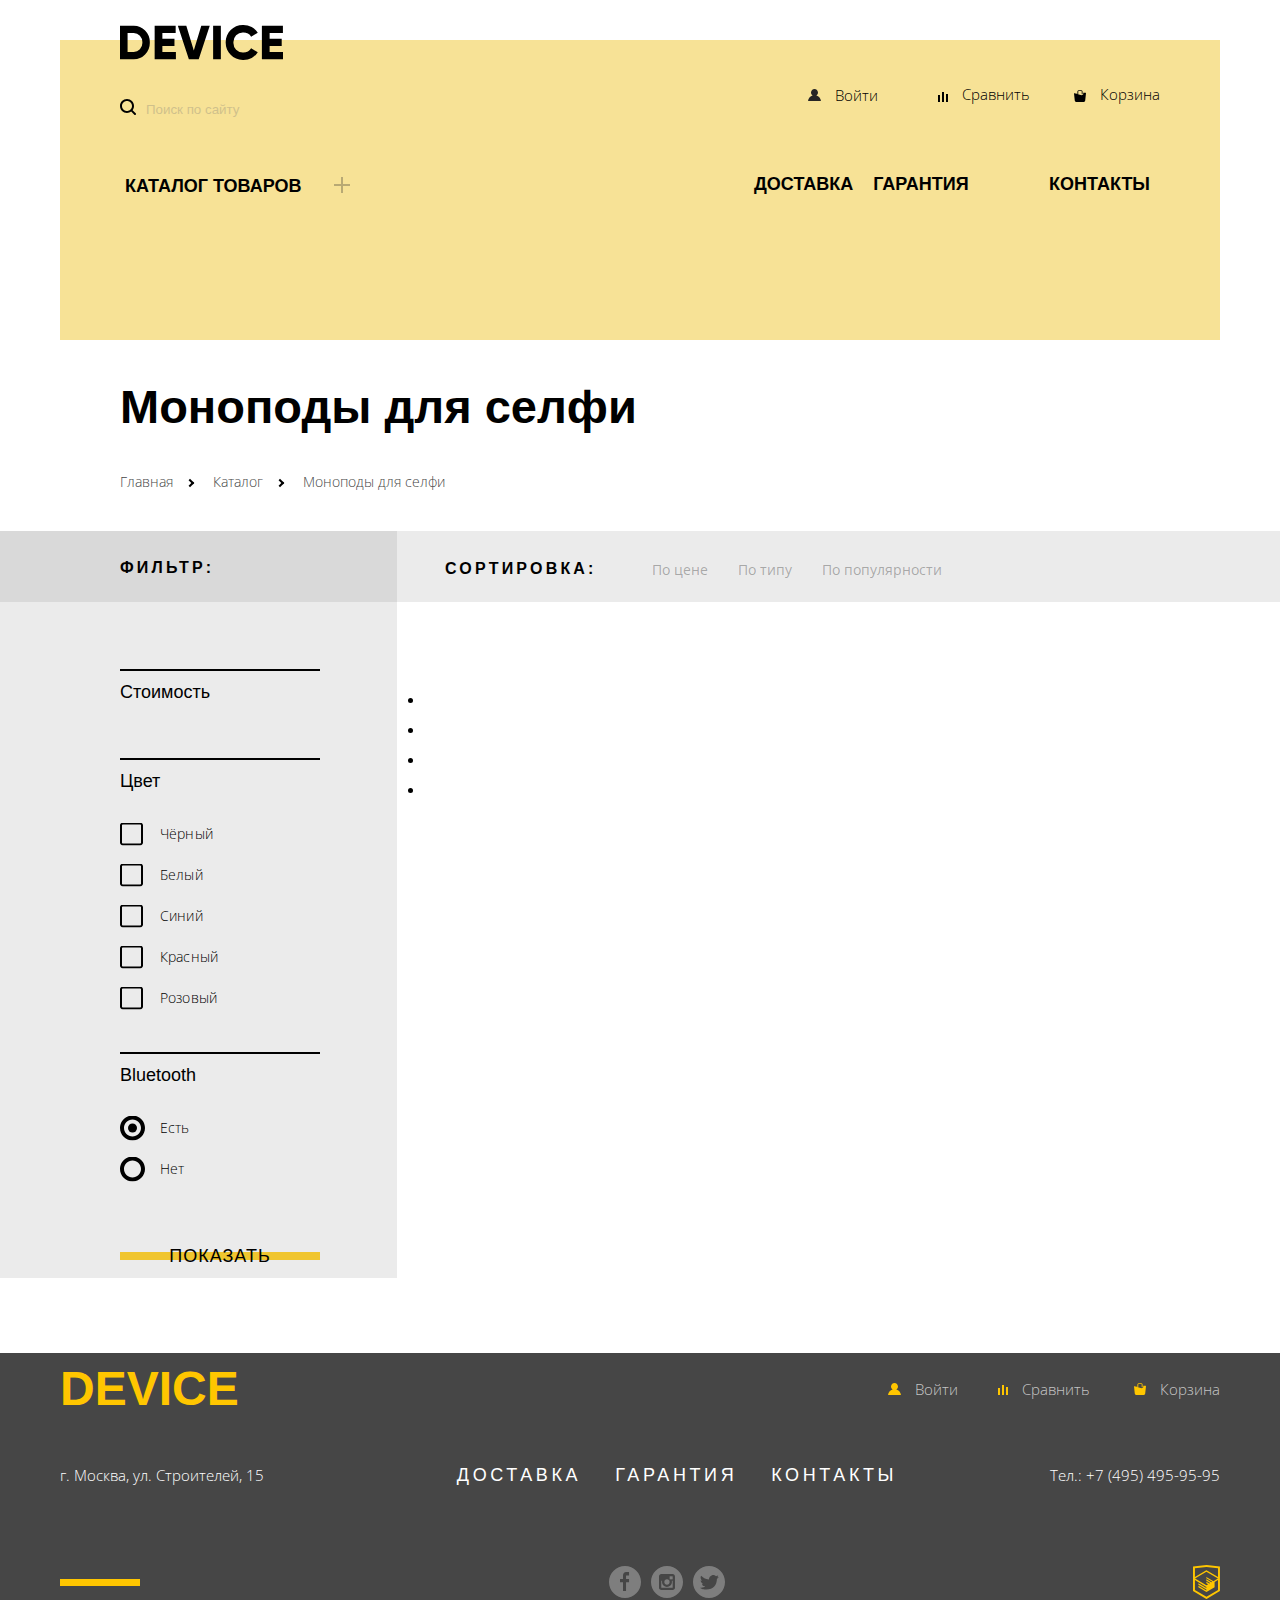
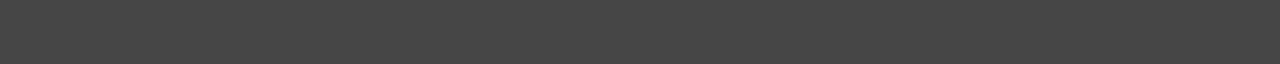
==== catalog.html @ 088c50f6 "верстает первую страницу" ====
<!DOCTYPE html>
<html lang="ru">
<head>
  <meta charset="UTF-8">
  <title>Device</title>
  <link href="https://fonts.googleapis.com/css?family=Open+Sans:300,400&amp;subset=cyrillic" rel="stylesheet">
  <link rel="stylesheet" href="css/style.css">
</head>
<body>
  <header>
    <div class="layout-positioner header-wrapper">
      <div class="top-row">
        <div class="top-row-left">
          <a class="logo" href="index.html" aria-label="Logotype Device">
            <img src="img/logo.svg" alt="Device">
          </a>
          <div class="search">
            <form action="device.html" method="post">
                <span>
                  <svg version="1.1" id="Layer_1" xmlns="http://www.w3.org/2000/svg" xmlns:xlink="http://www.w3.org/1999/xlink" x="0px" y="0px"
                    width="16px" height="16px" viewBox="0 0 16 16" enable-background="new 0 0 16 16" xml:space="preserve">
                  <path d="M15.7,14.3l-3.104-3.104C13.473,10.023,14,8.576,14,7c0-3.866-3.134-7-7-7S0,3.134,0,7s3.134,7,7,7
                    c1.576,0,3.023-0.527,4.193-1.404L14.3,15.7c0.185,0.184,0.38,0.3,0.7,0.3c0.553,0,1-0.447,1-1C16,14.781,15.945,14.546,15.7,14.3z
                    M2,7c0-2.762,2.238-5,5-5s5,2.238,5,5s-2.238,5-5,5S2,9.762,2,7z"/>
                  </svg>
                </span>
                <input type="search" name="search" placeholder="Поиск по сайту">
                <button class="search-btn" type="button" aria-label="Поиск">Найти</button>
            </form>
          </div>
        </div>
        <div class="top-row-right">
          <div class="user-profile">
            <span class="user-icon icon">
              <svg version="1.1" id="Layer_1" xmlns="http://www.w3.org/2000/svg" xmlns:xlink="http://www.w3.org/1999/xlink" x="0px" y="0px"
                width="13px" height="12px" viewBox="0 0 13 12" enable-background="new 0 0 13 12" xml:space="preserve">
                <path fill="#272525" d="M0.032,12h12.937c-0.163-2.643-2.074-4.837-4.671-5.543C9.306,5.846,9.985,4.75,9.985,3.485
                C9.985,1.561,8.425,0,6.5,0S3.015,1.561,3.015,3.485c0,1.264,0.68,2.361,1.688,2.972C2.106,7.163,0.194,9.357,0.032,12z"/>
              </svg>
            </span>
            <a class="user-account-btn visually-hidden" href="#">
              Валентин Петухов
            </a>
            <a class="login-btn" href="#">Войти</a>
          </div>
          <div class="compaire">
            <a class="compaire-btn" href="#">
              <span class="icon">
              <svg version="1.1" id="Layer_1" xmlns="http://www.w3.org/2000/svg" xmlns:xlink="http://www.w3.org/1999/xlink" x="0px" y="0px"
                width="10px" height="10px" viewBox="0 0 10 10" enable-background="new 0 0 10 10" xml:space="preserve">
                <rect x="8" y="2" width="1.984" height="8"/>
                <rect y="3" width="1.984" height="7"/>
                <rect x="4" width="2" height="10"/>
              </svg>
            </span>  
              Сравнить
            </a>
            <a class="cart-btn" href="#">
              <span class="icon">
                <svg version="1.1" id="Layer_1" xmlns="http://www.w3.org/2000/svg" xmlns:xlink="http://www.w3.org/1999/xlink" x="0px" y="0px"
                width="12px" height="12px" viewBox="0 0 12 12" enable-background="new 0 0 12 12" xml:space="preserve">
                  <g>
                  <path d="M11.864,3.017c-0.082-0.098-0.203-0.154-0.327-0.154H9.225V4.09c0,0.563-0.484,1.022-1.08,1.022
                        c-0.125,0-0.243,0.056-0.327,0.154C0.028,3.115-0.012,3.245,0.003,3.375l0.776,7.134c0.015,0.806,0.642,1.455,1.411,1.455h7.595
                        c0.77,0,1.396-0.649,1.411-1.455l0.776-7.134C11.987,3.245,11.946,3.115,11.864,3.017z"/>
                  <path d="M3.829,4.499c0.239,0,0.433-0.184,0.433-0.409V1.84c0-0.632,0.672-1.022,1.295-1.022h1.079
                        c0.655,0,1.078,0.401,1.078,1.022v2.25c0,0.225,0.194,0.409,0.431,0.409c0.239,0,0.433-0.184,0.433-0.409V1.84
                        C8.577,0.773,7.761,0,6.636,0H5.557C4.367,0,3.398,0.826,3.398,1.84v2.25C3.398,4.315,3.592,4.499,3.829,4.499z"/>
                  </g>
                </svg>
              </span>  
              Корзина
            </a>
          </div>
        </div>
      </div>
      <div class="header-menu-wrapper">
        <nav class="catalog-menu">
          <a class="catalog-menu-btn">Каталог товаров</a>
          <ul class="catalog-menu-list menu-hide">
            <li>
              <ul>
                <li>
                  <a href="#">Виртуальная реальнось</a>
                </li>
                <li>
                  <a href="#">Моноподы для селфи</a>
                </li>
                <li>
                  <a href="#">Экшн-камеры</a>
                </li>
              </ul>
            </li>
            <li>
              <ul>
                <li>
                  <a href="#">Фитнес-браслеты</a>
                </li>
                <li>
                  <a href="#">Умные часы</a>
                </li>
              </ul>
            </li>
            <li>
              <a href="#">Квадрокоптеры</a>
            </li>
          </ul>
        </nav>
        <nav class="services-menu">
          <ul>
            <li>
              <a href="#">Доставка</a>
            </li>
            <li>
              <a href="#">Гарантия</a>
            </li>
            <li>
              <a href="#">Контакты</a>
            </li>
          </ul>
        </nav>
      </div>
    </div>
  </header>

  <main class="catalog-item-page">
    <div class="layout-positioner">
      <h1 class="page-heading">Моноподы для селфи</h1>
      <ul class="breadcrumbs">
        <li><a href="index.html">Главная</a></li>
        <li><a href="catalog.html">Каталог</a></li>
        <li><a>Моноподы для селфи</a></li>
      </ul>
    </div>
    <div class="filter-bg">
      <div class="layout-positioner catalog-wrapper">
        <section class="filter">
          <h2 class="visually-hidden">Фильтр товаров</h2>
            <h3>Фильтр:</h3>
            <form action="./" method="POST" class="filter-form">
              <fieldset>
                <legend class="fieldset-title">Стоимость</legend>
              </fieldset>
              <fieldset class="fieldset-colors">
                <legend class="fieldset-title">Цвет</legend>
                <p>
                  <input class="visually-hidden" id="black" type="checkbox" name="black">
                  <label for="black">Чёрный</label>
                </p>
                <p>
                  <input class="visually-hidden" id="white" type="checkbox" name="white">
                  <label for="white">Белый</label>
                </p>
                <p>
                  <input class="visually-hidden" id="blue" type="checkbox" name="blue">
                  <label for="blue">Синий</label>
                </p>
                <p>
                  <input class="visually-hidden" id="red" type="checkbox" name="red">
                  <label for="red">Красный</label>
                </p>
                <p>
                  <input class="visually-hidden" id="pink" type="checkbox" name="pink">
                  <label for="pink">Розовый</label>
                </p>
              </fieldset>
              <fieldset class="fieldset-bth">
                <legend class="fieldset-title">Bluetooth</legend>
                <p>
                  <input class="visually-hidden" type="radio" id="bluetooth-checker-1" name="radio-btn" checked>
                  <label for="bluetooth-checker-1">Есть</label>
                </p>
                <p>
                  <input class="visually-hidden" type="radio" id="bluetooth-checker-2" name="radio-btn">
                  <label for="bluetooth-checker-2">Нет</label>
                </p>
              </fieldset>
              <button class="show-more" type="submit">Показать</button>
            </form>
        </section>
        <section class="catalog-section">
          <h2 class="visually-hidden">Список товаров</h2>
            <div class="catalog-sorting-container">
              <h3 class="sorting-title">Сортировка:</h3>
              <ul class="sorting-list">
                <li>
                  <a href="#">По цене</a>
                </li>
                <li>
                  <a href="#">По типу</a>
                </li>
                <li>
                  <a href="#">По популярности</a>
                </li>
                <li>
                  <a href="#" aria-label="По возрастанию"></a>
                </li>
                <li>
                  <a href="#" aria-label="По уменьшению"></a>
                </li>
              </ul>
            </div>
            <div class="catalog-item-container">
              <ul class="catalog-item-list">
                <li>
                  <a href="#"></a>
                </li>
                <li>
                  <a href="#"></a>
                </li>
                <li>
                  <a href="#"></a>
                </li>
                <li>
                  <a href="#"></a></li>
              </ul>
            </div>
        </section>
      </div>
    </div>
  </main>

  <footer>
    <div class="layout-positioner">
      <div class="footer-top-row">
        <div class="footer-top-row-left">
          <a href="index.html" class="footer-logo">Device</a>
        </div>
        <div class="footer-top-row-rigth">
            <div class="footer-user-profile">
              <a class="footer-user-account-btn" href="#">
                <span class="user-icon icon">
                  <svg version="1.1" id="Layer_1" xmlns="http://www.w3.org/2000/svg" xmlns:xlink="http://www.w3.org/1999/xlink" x="0px" y="0px"
                    width="13px" height="12px" viewBox="0 0 13 12" enable-background="new 0 0 13 12" xml:space="preserve">
                    <path fill="#272525" d="M0.032,12h12.937c-0.163-2.643-2.074-4.837-4.671-5.543C9.306,5.846,9.985,4.75,9.985,3.485
                    C9.985,1.561,8.425,0,6.5,0S3.015,1.561,3.015,3.485c0,1.264,0.68,2.361,1.688,2.972C2.106,7.163,0.194,9.357,0.032,12z"/>
                  </svg>
                </span>
                Валентин Петухов
              </a>
              <a class="footer-login-btn" href="#">
                <span class="user-icon icon">
                  <svg version="1.1" id="Layer_1" xmlns="http://www.w3.org/2000/svg" xmlns:xlink="http://www.w3.org/1999/xlink" x="0px" y="0px"
                    width="13px" height="12px" viewBox="0 0 13 12" enable-background="new 0 0 13 12" xml:space="preserve">
                    <path fill="#272525" d="M0.032,12h12.937c-0.163-2.643-2.074-4.837-4.671-5.543C9.306,5.846,9.985,4.75,9.985,3.485
                    C9.985,1.561,8.425,0,6.5,0S3.015,1.561,3.015,3.485c0,1.264,0.68,2.361,1.688,2.972C2.106,7.163,0.194,9.357,0.032,12z"/>
                  </svg>
                </span>
                Войти
              </a>
            </div>
            <div class="footer-compaire">
              <a class="footer-compaire-btn" href="#">
                <span class="compair-icon icon">
                  <svg version="1.1" id="Layer_1" xmlns="http://www.w3.org/2000/svg" xmlns:xlink="http://www.w3.org/1999/xlink" x="0px" y="0px"
                    width="10px" height="10px" viewBox="0 0 10 10" enable-background="new 0 0 10 10" xml:space="preserve">
                    <rect x="8" y="2" width="1.984" height="8"/>
                    <rect y="3" width="1.984" height="7"/>
                    <rect x="4" width="2" height="10"/>
                  </svg>
                </span>  
                Сравнить
              </a>
              <a class="footer-cart-btn" href="#">
                <span class="cart-icon icon">
                  <svg version="1.1" id="Layer_1" xmlns="http://www.w3.org/2000/svg" xmlns:xlink="http://www.w3.org/1999/xlink" x="0px" y="0px"
                    width="12px" height="12px" viewBox="0 0 12 12" enable-background="new 0 0 12 12" xml:space="preserve">
                  <g>
                  <path d="M11.864,3.017c-0.082-0.098-0.203-0.154-0.327-0.154H9.225V4.09c0,0.563-0.484,1.022-1.08,1.022
                  c-0.125,0-0.243,0.056-0.327,0.154C0.028,3.115-0.012,3.245,0.003,3.375l0.776,7.134c0.015,0.806,0.642,1.455,1.411,1.455h7.595
                  c0.77,0,1.396-0.649,1.411-1.455l0.776-7.134C11.987,3.245,11.946,3.115,11.864,3.017z"/>
                  <path d="M3.829,4.499c0.239,0,0.433-0.184,0.433-0.409V1.84c0-0.632,0.672-1.022,1.295-1.022h1.079
                  c0.655,0,1.078,0.401,1.078,1.022v2.25c0,0.225,0.194,0.409,0.431,0.409c0.239,0,0.433-0.184,0.433-0.409V1.84
                  C8.577,0.773,7.761,0,6.636,0H5.557C4.367,0,3.398,0.826,3.398,1.84v2.25C3.398,4.315,3.592,4.499,3.829,4.499z"/>
                  </g>
                  </svg>
                </span>  
                Корзина
              </a>
            </div>
          </div>
        </div>
      <div class="footer-center">
        <p>г. Москва, ул. Строителей, 15</p>
        <ul class="footer-nav">
          <li>
            <a href="#">Доставка</a>
          </li>
          <li>
            <a href="#">Гарантия</a>
          </li>
          <li>
            <a href="#">Контакты</a>
          </li>
        </ul>
        <p>Тел.: +7 (495) 495-95-95</p>
      </div>
      <div class="footer-bottom-row">
        <p class="line"></p>
        <ul class="social">
          <li>
            <a href="https://facebook.com" aria-label="мы в facebook">
            <svg version="1.1" id="Layer_1" xmlns="http://www.w3.org/2000/svg" xmlns:xlink="http://www.w3.org/1999/xlink" x="0px" y="0px"
              width="32px" height="32px" viewBox="0 0 32 32" enable-background="new 0 0 32 32" xml:space="preserve">
            <path fill="#FFFFFF" d="M16,0C7.164,0,0,7.163,0,16s7.164,16,16,16c8.837,0,16-7.164,16-16S24.837,0,16,0z M20.062,9.455h-3.021
              v3.444h3.021v3.445h-3.021v8.61h-3.021v-8.61H11v-3.445h3.021V9.455c0-1.902,1.353-3.445,3.021-3.445h3.021V9.455z"/>
            </svg> 
            </a>
          </li>
          <li>
            <a href="https://instagram.com" aria-label="наш альбом в инстаграм">
              <svg version="1.1" id="Layer_1" xmlns="http://www.w3.org/2000/svg" xmlns:xlink="http://www.w3.org/1999/xlink" x="0px" y="0px"
                width="32px" height="32px" viewBox="0 0 32 32" enable-background="new 0 0 32 32" xml:space="preserve">
              <g>
                <path fill="#FFFFFF" d="M20.916,16c0,2.728-2.211,4.938-4.938,4.938S11.039,18.728,11.039,16c0-0.394,0.051-0.773,0.138-1.14
                  h-0.897v6.838h11.396V14.86h-0.897C20.865,15.227,20.916,15.606,20.916,16z"/>
                <path fill="#FFFFFF" d="M15.978,18.659c1.466,0,2.659-1.193,2.659-2.659s-1.193-2.659-2.659-2.659
                  c-1.466,0-2.659,1.193-2.659,2.659S14.511,18.659,15.978,18.659z"/>
                <rect x="18.637" y="10.302" fill="#FFFFFF" width="3.039" height="3.039"/>
                <path fill="#FFFFFF" d="M16,0C7.164,0,0,7.164,0,16c0,8.837,7.164,16,16,16c8.837,0,16-7.163,16-16C32,7.164,24.837,0,16,0z
                  M23.955,21.698c0,1.254-1.025,2.279-2.279,2.279H10.279C9.026,23.978,8,22.952,8,21.698V10.302c0-1.253,1.026-2.279,2.279-2.279
                  h11.396c1.254,0,2.279,1.026,2.279,2.279V21.698z"/>
              </g>
              </svg>
            </a>
          </li>
          <li>
            <a href="https://twitter.com" aria-label="микроблоги в твиттер">
              <svg version="1.1" xmlns="http://www.w3.org/2000/svg" xmlns:xlink="http://www.w3.org/1999/xlink" x="0px" y="0px" width="32px"
                height="32px" viewBox="0 0 32 32" enable-background="new 0 0 32 32" xml:space="preserve">
              <g id="Layer_1">
              </g>
              <g id="Layer_2">
                <path fill="#FFFFFF" d="M16,0C7.164,0,0,7.164,0,16c0,8.837,7.164,16,16,16c8.837,0,16-7.163,16-16C32,7.164,24.837,0,16,0z
                  M23.944,12.809c-0.251,6.516-3.463,10.832-10.992,10.702c-0.14,0-0.205,0-0.233,0c-0.015,0-0.021,0-0.021,0
                  c-0.029,0-0.094,0-0.232,0c-0.447,0-4.543-0.443-5.344-1.823c2.479,0.19,4.247-0.406,5.12-1.136
                  c-1.048-0.289-2.923-0.461-3.251-2.848c0.384,0.104,0.618,0.221,1.299,0.113c-1.307-0.824-2.758-1.519-2.679-3.643
                  c0.311,0.317,1.164,0.518,1.46,0.457c-0.768-0.233-2.149-3.244-0.974-4.781c1.984,1.79,4.075,3.482,7.804,3.643
                  c0.227-2.214,1.24-3.699,3.168-4.325c1.84-0.479,3.255,0.26,3.901,1.138c0.737-0.224,1.453-0.466,2.193-0.685
                  c-0.004,0.833-0.569,1.463-0.935,1.709c0.747,0.165,1.423-0.475,1.423-0.475C25.467,11.818,24.557,12.58,23.944,12.809z"/>
              </g>
              </svg>
            </a>
          </li>
        </ul>
        <a class="logo-htmlacademy" href="https://htmlacademy.ru/intensive/htmlcss">
          <svg version="1.1" id="Layer_1" xmlns="http://www.w3.org/2000/svg" xmlns:xlink="http://www.w3.org/1999/xlink" x="0px" y="0px" width="26.943px" height="34.09px" 
            viewBox="0 0 26.943 34.09" enable-background="new 0 0 26.943 34.09" xml:space="preserve">
            <path d="M13.62,0.017L13.472,0L0,1.412v24.661l13.473,8.017l13.43-7.99l0.042-0.025V1.412L13.62,0.017z M25.019,12.127L13.495,5.334 L13.494,5.23l-0.087,0.05l-0.088-0.056v0.109L1.925,12.118V3.147l11.548-1.212l11.547,1.212V12.127z 
            M13.405,6.787L24.923,13.5 l-4.479,2.64l-7.093-4.221l-0.014,1.415l5.904,3.513l-0.86,0.507l-5.03-2.992l-0.014,1.415l3.827,2.275l-0.782,0.523l-3.031-1.787 l-0.014,1.413l1.853,1.091l-1.8,1.081L2.034,13.622L13.405,6.787z
            M1.925,15.127l11.411,6.791l0.016,1.044L5.41,18.234L5.395,19.65 l7.979,4.795l0.018,1.076l-7.973-4.74l-0.013,1.414l8.021,4.822l0.046,0.025l8.143-4.872l-0.011-5.177l3.415-2.036v10.021 L13.472,31.85L1.925,24.979V15.127z"/>
          </svg>
        </a>
      </div>
    </div>
  </footer>  

  <script src="js/main.js"></script>
</body>
</html>
---- css/style.css ----
@font-face {
  font-family: 'GilroyExtraBold';
  src: url('../fonts/gilroyextrabold.woff2') format('woff2'), /* Super Modern Browsers */
       url('../fonts/gilroyextrabold.woff') format('woff'); /* Pretty Modern Browsers */
}

@font-face {
  font-family: 'GilroyLight';
  src: url('../fonts/gilroylight.woff2') format('woff2'), /* Super Modern Browsers */
       url('../fonts/gilroylight.woff') format('woff'); /* Pretty Modern Browsers */
}

body {
    width: 100%;
    margin: 0;
    padding: 0;
    font-family: 'Open Sans', Arial, sans-serif;
    font-size: 15px;
    line-height: 30px;
    font-weight: 300;
    color: #000000;
    box-sizing: border-box;
}

.visually-hidden,
.visually-hidden:not(:focus):not(:active),
input[type="checkbox"].visually-hidden,
input[type="radio"].visually-hidden {
  position: absolute;
  width: 1px;
  height: 1px;
  margin: -1px;
  padding: 0;
  border: 0;
  white-space: nowrap;
  clip-path: inset(100%);
  clip: rect(0, 0, 0, 0);
  overflow: hidden;
}

a {
    text-decoration: none;
}

img {
    max-width: 100%;
}

header {
    width: 100%;
    margin: 0;
    padding: 0;
    padding-top: 40px;
    box-sizing: border-box;
}

.layout-positioner {
    width: 1160px;
    margin: 0 auto;
}

.header-wrapper {
    display: flex;
    flex-wrap: wrap;
    flex-direction: column;
    height: 300px;
    padding: 30px 60px;
    background-color: #f7e296;
    box-sizing: border-box;
}

.header-wrapper .top-row {
    display: flex;
    flex-wrap: wrap;
    flex-direction: row;
    justify-content: space-between;
    align-items: center; 
    margin: 0;
    margin-bottom: 50px;
    padding: 0;
}

.header-wrapper .top-row-left {
    width: 500px;
    margin-right: 40px;
}

.top-row-left .logo {
    display: block;
    margin: 0;
    margin-top: -45px;
    margin-bottom: 30px;
    padding: 0;
    box-sizing: border-box;
}
.search form {
    display: flex;
    flex-flow: nowrap row;
    justify-content: flex-start;
    align-items: center;
    width: 320px;
    height: 20px;
    box-sizing: border-box;
}

.search span {
    display: block;
    margin-right: -20px;
}

.search input[type="search"] {
    position: relative;
    width: 100%;
    margin: 0;
    padding: 16px;
    padding-left: 30px;
    border: none;
    background: none;
    box-sizing: border-box;
    opacity: 0.3;
}

.search input[type="search"]:hover {
    opacity: 0.6;
}

.search input[type="search"]:focus {
    opacity: 1;
    border-bottom: 2px solid #000000;
}

.search-btn {
    padding: 15px 20px;
    border: 2px solid #000000;
    background-color: transparent;
    display: none;
}

.search input[type="search"]:focus + .search-btn {
   display: block; 
}

.search-btn:hover {
    color: #ffffff;
    background-color: #000000;
}

.search-btn:active {
    color: rgba(255, 255, 255, 0.3);
    background-color: #000000;
}

.top-row-right {
    display: flex;
    flex-wrap: wrap;
    flex-direction: row;
    justify-content: flex-end;
    width: 500px;
}

.top-row-right a {
    display: inline-block;
    font-family: 'Open Sans', Arial, sans-serif;
    font-size: 15px;
    line-height: 30px; 
    font-weight: 300;
    color: #000000;
    text-align: left;
    vertical-align: middle;
}

.user-profile:hover,
.top-row-right a:hover {
    opacity: 0.6;
}

.user-profile:active,
.top-row-right a:active {
    opacity: 0.3;
}

.top-row-right .user-account-btn {
    display: none;
    margin-left: 10px;
}

.top-row-right .login-btn {
    margin-left: 10px;
}

.top-row-right .icon {
    display: inline-block;
    margin-right: 10px;
    vertical-align: middle;
}

.top-row-right .user-icon {
    margin: 0;
}

.top-row-right .compaire {
    margin-left: 60px;
}

.top-row-right .cart-btn {
    margin-left: 40px;
}

.header-menu-wrapper {
    position: relative;
    width: 100%;
    display: flex;
    flex-wrap: wrap;
    flex-direction: row;
    justify-content: space-between;
    align-items: flex-start;
    margin: 0;
    margin-bottom: 20px;
    padding: 0;
    box-sizing: border-box;
}

.catalog-menu-btn {
    position: relative;
    display: block;
    width: 230px;
    margin: 0;
    padding: 5px;
    padding-right: 30px;
    font-family: 'GilroyExtrabold', Arial, sans-serif;
    font-size: 18px;
    line-height: 24px;
    font-weight: 900;
    text-transform: uppercase;
    text-align: left;
    color: #000000;
    cursor: pointer;
    box-sizing: border-box;
}

.catalog-menu-btn::after,
.catalog-menu-btn::before {
    position: absolute;
    top: 15px;
    right: 0;
    content: "";
    width: 16px;
    height: 2px;
    background-color: #b8a974;
}
    
.catalog-menu-btn::after {
    transform: rotate(90deg);
}

.catalog-menu-btn:hover {
    color: rgba(0, 0, 0, 0.6);
}

.catalog-menu-btn:active {
    color: rgba(0, 0, 0, 0.3);
}

.catalog-menu {
    width: 50%;
    max-height: 130px;
    margin: 0;
    padding: 0;
    padding-bottom: 40px;
    box-sizing: border-box;
    overflow: hidden;
    z-index: 1;
}

.catalog-menu-list {
    position: absolute;
    top: 40px;
    left: 0;
    display: flex;
    flex-wrap: wrap;
    flex-direction: row;
    justify-content: flex-start;
    align-items: flex-start;
    flex-shrink: 0;
    width: 100%;
    height: 131px;
    margin: 0;
    padding: 0;
    list-style: none;
    background-color: #f7e296;
    overflow: hidden;
    box-sizing: border-box;
    transition: ease-in-out 0.3s;
}

.catalog-menu .menu-hide {
    display: none;
    transition: ease-in-out 0.3s;
}

.catalog-menu:hover .catalog-menu-btn::after,
.catalog-menu:focus .catalog-menu-btn::after {
    display: none;
}

.catalog-menu:hover .menu-hide,
.catalog-menu:focus .menu-hide {
    display: flex;
}

.catalog-menu-list li {
    margin: 0;
    padding: 0;
}

.catalog-menu-list > li {
    margin: 0;
    margin-right: 80px;
    padding: 0;
}

.catalog-menu-list li:last-child {
    margin-right: 0;
}

.catalog-menu-list ul {
    margin: 0;
    padding: 0;
    list-style: none;
}

.catalog-menu-list a {
    font-family: 'Open Sans', Arial, sans-serif;
    font-size: 15px;
    line-height: 36px;
    font-weight: 300;
    text-align: left;
    color: #000000;
}

.catalog-menu-list a:hover {
    color: rgba(0, 0, 0, 0.6);
}

.catalog-menu-list a:active {
    color: rgba(0, 0, 0, 0.3);
}

.services-menu {
    width: 40%;
}

.services-menu ul {
    width: 100%;
    display: flex;
    flex-wrap: wrap;
    flex-direction: row;
    justify-content: space-between;
    align-items: center;
    margin: 0;
    padding: 0;
    list-style: none;
    box-sizing: border-box;
}

.services-menu li {
    align-self: flex-start;
    margin: 0;
    padding: 0;
}

.services-menu li:last-child {
    flex-grow: 1;
    text-align: right;
}

.services-menu a {
    padding: 10px;
    font-family: 'GilroyExtrabold', Arial, sans-serif;
    font-size: 18px;
    line-height: 24px;
    font-weight: 900;
    text-transform: uppercase;
    text-align: left;
    color: #000000;
}

.services-menu a:hover {
    color: rgba(0, 0, 0, 0.6);
}

.services-menu a:active {
    color: rgba(0, 0, 0, 0.3);
}
/* footer */

footer {
    width: 100%;
    margin: 0;
    margin-top: 75px;
    padding: 0;
    background-color: #464646;
    box-sizing: border-box;
}

.footer-top-row {
    display: flex;
    flex-flow: wrap row;
    justify-content: space-between;
    align-items: center;
    margin-bottom: 20px;
}

.footer-logo  {
    font-family: 'GilroyExtrabold', Arial, sans-serif;
    font-size: 48px;
    line-height: 1.5;
    font-weight: 900;
    text-transform: uppercase;
    color: #ffc600;
}

.footer-top-row-rigth {
    display: flex;
    flex-flow: wrap row;
    justify-content: flex-end;
    align-items: center;
}

.footer-top-row-rigth a {
    margin-left: 40px;
    color: rgba(255, 255, 255, 0.7);
}

.footer-top-row-rigth .footer-user-account-btn {
    display: none;
    margin-left: 10px;
}

.footer-top-row-rigth .footer-login-btn {
    margin-left: 10px;
}

.footer-top-row-rigth span {
    margin-right: 10px;
}

.footer-top-row-rigth svg {
    fill: #ffc600;
}

.footer-top-row-rigth path {
    fill: #ffc600;
}

.footer-user-profile a:hover,
.footer-user-profile a:focus,
.footer-compaire a:hover,
.footer-compaire a:focus {
    color: rgba(255, 255, 255, 1)
}

.footer-user-account-btn:hover .icon,
.footer-user-account-btn:focus .icon,
.footer-login-btn:hover .icon,
.footer-login-btn:focus .icon
.footer-compaire-btn:hover .icon,
.footer-compaire-btn:focus .icon,
.footer-cart-btn:hover .icon,
.footer-cart-btn:focus .icon {
    opacity: 0.6;
}

.footer-user-profile a:active {
    color: rgba(255, 255, 255, 0.3);
}

.footer-user-account-btn:active span,
.footer-login-btn:active span,
.footer-compaire-btn:active span,
.footer-cart-btn:active span {
    opacity: 0.3;
}

.footer-center {
    display: flex;
    flex-flow: wrap row;
    justify-content: space-between;
    align-items: center;
    margin-bottom: 60px;
    color: #ffffff;
}

.footer-center p {
    font-family: 'Open Sans', Arial, sans-serif;
    font-size: 15px;
    line-height: 30px;
}

.footer-center ul {
    display: flex;
    flex-flow: wrap row;
    justify-content: center;
    align-items: center;
    flex-grow: 1;
    list-style: none;
}

.footer-nav a {
    margin: 0 17px;
    font-family: 'GilroyExtrabold', Arial, sans-serif;
    font-size: 18px;
    line-height: 24px;
    letter-spacing: 3.6px;
    text-transform: uppercase;
    color: #ffffff;
}

.footer-nav a:hover,
.footer-nav a:focus {
    color: rgba(255, 255, 255, 0.6);
}

.footer-nav a:active {
    color: rgba(255, 255, 255, 0.3);
}

.footer-bottom-row {
    display: flex;
    flex-flow: wrap row;
    justify-content: space-between;
    align-items: center;
    padding-bottom: 65px;
}

.footer-bottom-row .line {
    content: "";
    width: 80px;
    height: 7px;
    margin: 0;
    padding: 0;
    background-color: #ffc600;
    box-sizing: border-box;
}

.footer-bottom-row .social {
    display: flex;
    flex-flow: wrap row;
    justify-content: center;
    align-items: center;
    margin: 0;
    padding: 0;
    list-style: none;
}

.social a {
    display: inline-block;
    width: 32px;
    height: 32px;
    margin: 0 5px;
    padding: 0;
    border-radius: 50%;
    vertical-align: middle;
    opacity: 0.3;
    box-sizing: border-box;
}

.social a:hover,
.social a:focus {
    opacity: 1;
}

.social a:active {
    opacity: 0.1;
}
.footer-bottom-row .logo-htmlacademy {
    display: block;
    width: 27;
    height: 34px;
    margin: 0;
    padding: 0;
    fill: #ffc600;
    box-sizing: border-box;
}

.footer-bottom-row .logo-htmlacademy:hover,
.footer-bottom-row .logo-htmlacademy:focus {
    opacity: 0.6;
}

.footer-bottom-row .logo-htmlacademy:active {
    opacity: 0.3;
}

/* main */

.slider {
    position: relative;
    width: 1160px;
    margin: 0;
    margin-bottom: 40px;
}

.slider-item-list {
    display: flex;
    flex-flow: wrap column;
    justify-content: space-between;
    align-items: center;
    width: 100%;
    height: 510px;
    margin: 0;
    margin-top: -125px;
    padding: 0;
    list-style: none;
    overflow: hidden;
    box-sizing: border-box;
}

.slider-item {
    display: flex;
    flex-flow: wrap row;
    justify-content: space-between;
    align-items: flex-start;
    margin: 0;
    padding: 0;
}

.slider-item:first-child {
    z-index: 2;
}
.slider-item-image {
    width: 510px;
    text-align: center;
}

.slider-item-content {
    width: 510px;
    text-align: left;
}

.slide-2 .slider-item-image {
    margin-top: 25px;
    margin-right: 40px;
}

.slide-3 .slider-item-image {
    margin-top: 80px;
    margin-right: 40px;
}

.slide-1,
.slide-3 {
    display: none;
}

.slide-count {
    width: 100%;
    display: flex;
    flex-flow: wrap row;
    justify-content: space-between;
    align-items: center;
}

.slide-count .line {
    content: "";
    width: 100px;
    height: 7px;
    background-color: #ffffff;
}

.slide-count .number {
    margin-right: 5px;
    font-family: 'GilroyExtrabold', Arial, sans-serif;
    font-size: 179px;
    line-height: 179px;
    text-align: left;
    color: #ffffff;
}

.slider-item-content h3 {
    margin: 0;
    margin-top: -85px;
    margin-bottom: 33px;
    padding: 0;
    font-family: 'GilroyExtrabold', Arial, sans-serif;
    font-size: 47px;
    line-height: 56px;
    font-weight: 900;
    text-align: left;
    color: #000000;
}

.slider-item:nth-child(1) h3 {
    max-width: 400px;
}

.slider-item:nth-child(2) h3 {
    max-width: 260px;
}

.slider-item:nth-child(3) h3 {
    max-width: 500px;
}

.slider-item-content p {
    margin: 0;
    margin-bottom: 60px;
    padding: 0;
    font-family: 'Open Sans', Arial, sans-serif;
    font-size: 15px;
    line-height: 30px;
    text-align: left;
    color: #464646;
}

.read-more-btn {
    position: relative;
    display: block;
    width: 220px;
    margin-bottom: 30px;
    padding: 10px;
    font-family: 'GilroyExtrabold', Arial, sans-serif;
    font-size: 18px;
    line-height: 24px;;
    font-weight: 900;
    text-align: center;
    text-transform: uppercase;
    color: #000000;
    box-sizing: border-box;
}

.read-more-btn::before,
.read-more-btn::after {
    position: absolute;
    content: "";
    width: 110px;
    height: 8px;
    top: 50%;
    right: 0;
    transform: translateY(-50%);
    background-color: #f0c52e;
    transition: ease-in-out 0.3s;
    z-index: -1;
}

.read-more-btn::before {
    left: 0;
}

.read-more-btn:hover::before,
.read-more-btn:hover::after,
.read-more-btn:focus::before,
.read-more-btn:focus::after {
    height: 40px;
}

.slider-item-features {
    width: 100%;
    display: flex;
    flex-flow: wrap row;
    justify-content: flex-start;
    align-items: center;
}

.slider-item-features tr {
    display: inline-block;
    width: 130px;
    vertical-align: middle;
}

.slide-2 tr {
    width: 160px;
}

.slider-item-features td {
    font-family: 'Open Sans', Arial, sans-serif;
    font-size: 13px;
    line-height: 20px;
    font-weight: 300;
    text-align: left;
    color: #464646;
}

.slider-item-features .value {
    display: block;
    font-family: 'GilroyLight', Arial, sans-serif;
    font-size: 36px;
    line-height: 48px;
    font-weight: 300;
}

.slider-dots {
    position: absolute;
    bottom: 104px;
    right: 0;
    width: 80px;
}

.slider-dot {
    position: relative;
    content: "";
    display: inline-block;
    width: 12px;
    height: 12px;
    border: 1px solid #000000;
    border-radius: 50%;
    vertical-align: middle;
    cursor: pointer;
    box-sizing: border-box;
}

.slider-dot::before {
    position: absolute;
    top: 50%;
    left: 50%;
    display: none;
    content: "";
    width: 6px;
    height: 6px;
    border-radius: 50%;
    border: 1px solid #000000;
    transform: translateX(-50%) translateY(-50%);
    box-sizing: border-box;
}

.slider-dots input[type="radio"]:checked + .slider-dot::before {
    display: block;
}

.slider-dots input[type="radio"]:focus:checked {
    outline: thin dotted #ccc;
}

.popular-goods {
    margin-bottom: 80px;
}

.popular-goods-list {
    display: flex;
    flex-flow: wrap row;
    justify-content: space-between;
    margin: 0;
    padding: 0;
    list-style: none;
}

.popular-goods-list li {
    margin: 0;
    margin-right: 40px;
    padding: 0;
}

.popular-goods-list li:last-child {
    margin-right: 0;
}

.catalog-articles {
    width: 160px;
}

.catalog-articles-icon {
    position: relative;
    display: inline-block;
    width: 160px;
    height: 160px;
    margin: 0;
    padding: 0;
    text-align: center;
    vertical-align: middle;
    background-color:   rgba(240, 197, 46, 0.5);
    box-sizing: border-box;
    transition: all 0.3s;
}

.catalog-articles:hover .catalog-articles-icon,
.catalog-articles:focus .catalog-articles-icon {
    background-color: #f0c52e;
}

.catalog-articles:active svg {
    opacity: 0.3;
}

.catalog-articles-icon svg {
    position: absolute;
    top: 50%;
    left: 50%;
    transform: translateX(-50%) translateY(-50%);
}

.catalog-articles p {
    max-width: 160px;
    font-family: 'GilroyExtrabold', Arial, sans-serif;
    font-size: 18px;
    line-height: 24px;
    font-weight: 900;
    text-align: left;
    color: #000000;
}

.services {
    position: relative;
    width: 100%;
    height: 465px;
    margin: 0;
    padding: 0;
    margin-top: 75px;
    overflow: hidden;
    box-sizing: border-box;
}

.services-bg {
    position: absolute;
    top: 80px;
    left: 0;
    content: "";
    width: 100%;
    height: 288px;
    background-color: #e5e5e5;
    z-index: -1;
}

.services-slider {
    display: flex;
    flex-flow: wrap row;
    justify-content: space-between;
    align-items: center;
}

.slider-controls {
    position: relative;
    width: 278px;
    display: flex;
    flex-flow: nowrap column;
    justify-content: flex-start;
}

.slider-controls::after {
    position: absolute;
    top: 75px;
    right: -163px;
    content: "";
    width: 320px;
    height: 7px;
    background-color: #000000;
    transform: rotate(90deg);
}

.slider-controls button {
    position: relative;
    margin: 0;
    margin-bottom: 25px;
    padding: 12px 19px;
    padding-right: 130px;
    font-family: 'GilroyExtrabold', Arial, sans-serif;
    font-size: 18px;
    line-height: 24px;
    letter-spacing: 3.6px;
    text-transform: uppercase;
    text-align: center;
    border: none;
    background: none;
    box-sizing: border-box;
    cursor: pointer;
}

.slider-controls button:last-child {
    margin: 0;
}

.slider-controls button::before,
.slider-controls button::after {
    position: absolute;
    content: "";
    width: 80px;
    height: 8px;
    top: 50%;
    left: 80px;
    transform: translateY(-50%);
    background-color: #f0c52e;
    transition: ease-in-out 0.3s;
    z-index: -1;
}

.slider-controls button::before {
    left: 0;
}

.slider-controls button:hover::before,
.slider-controls button:hover::after,
.slider-controls button:focus::before,
.slider-controls button:focus::after {
    height: 40px;
}

.slider-controls button[aria-pressed="true"],
.slider-controls button:active {
    color: #f7e184;
    background-color: #000000;
}

.slider-items {
    width: 860px;
    height: 320px;
    display: flex;
    flex-flow: nowrap row;
    justify-content: flex-start;
    align-items: center;
    overflow: hidden;
}

.services-slide {
    display: flex;
    flex-flow: nowrap row;
    justify-content: space-between;
    align-items: center;
    width: 100%;
    margin-left: 115px;
}

.slide-caption {
    width: 430px;
    margin-right: 130px;
}

.services-slide-2,
.services-slide-3 {
    display: none;
}

.slide-caption h3 {
    margin: 0;
    margin-top: -30px;
    margin-bottom: 40px;
    padding: 0;
    font-family: 'GilroyExtrabold', Arial, sans-serif;
    font-size: 47px;
    line-height: 48px;
    text-align: left;
    color: #000000;
}

.slide-caption p {
    margin: 0;
    padding: 0;
    font-family: 'Open Sans', Arial, sans-serif;
    font-size: 15px;
    line-height: 30px;
    text-align: left;
    color: #464646;
}

.slide-image {
    width: 200px;
    margin-top: -20px;
}

.partners {
    width: 100%;
    margin-bottom: 150px;
}

.partners-wrapper {
    display: flex;
    flex-flow: wrap row;
    justify-content: flex-start;
    align-items: center;
}

.partners-logo {
    position: relative;
    display: block;
    width: 260px;
    height: 100px;
    margin: 0;
    margin-right: 40px;
    padding: 0;
    box-sizing: border-box;
    transition: ease-in-out 0.3s;
    overflow: hidden;
}

.partners-logo img {
    position: absolute;
    top: -102px;
    left: 0;
}

.partners-logo:last-child {
    margin-right: 0;
}

.partners-logo:hover img,
.partners-logo:focus img {
    top: 0px;
}

.company-info-wrapper {
    display: flex;
    flex-flow: wrap row;
    justify-content: flex-start;
    align-items: flex-start
}

.about-us {
    width: 560px;
    margin-right: 40px; 
}

.about-us h3,
.contacts h3 {
    position: relative;
    margin: 0;
    margin-bottom: 59px;
    padding: 0;
    font-family: 'GilroyExtrabold', Arial, sans-serif;
    font-size: 47px;
    line-height: 48px;
    font-weight: 800;
    text-align: left;
    color: #000000;
}

.about-us h3::before,
.contacts h3::before {
    position: absolute;
    top: -60px;
    left: 0;
    content: "";
    width: 80px;
    height: 7px;
    background-color: #000000;
}

.about-us p,
.contacts p {
    position: relative;
    margin: 0;
    margin-bottom: 40px;
    padding: 0;
    font-family: 'Open Sans', Arial, sans-serif;
    font-size: 15px;
    line-height: 30px;
    font-weight: 300;
    text-align: left;
    color: #464646;
}

.about-us ul {
    margin: 0;
    margin-bottom: 80px;
    padding: 0;
    list-style: none;
}

.about-us li {
    position: relative;
    margin-bottom: 25px;
    padding-left: 30px;
    font-family: 'GilroyExtrabold', Arial, sans-serif;
    font-size: 18px;
    line-height: 24px;
}

.about-us li:last-child {
    margin-bottom: 0;
}

.about-us li:before {
    position: absolute;
    top: 50%;
    left: 0;
    width: 8px;
    height: 8px;
    content: "";
    border: 2px solid #e5e5e5;
    border-radius: 50%;
    transform: translateY(-50%);
    box-sizing: border-box;
}

.contacts {
    width: 560px;
}

.contacts .mini-map {
    margin: 0;
    margin-bottom: 70px;
    padding: 0;
}

.about-us .read-more,
.contacts .write-us {
    position: relative;
    display: block;
    width: 260px;
    margin: 0;
    padding: 10px 20px;
    font-family: 'GilroyExtrabold', Arial, sans-serif;
    font-size: 18px;
    line-height: 24px;
    text-transform: uppercase;
    text-align: center;
    color: #000000;
    letter-spacing: 1px;
    box-sizing: border-box;
}

.about-us .read-more::before,
.about-us .read-more::after,
.contacts .write-us::before,
.contacts .write-us::after {
    position: absolute;
    content: "";
    width: 130px;
    height: 8px;
    top: 50%;
    right: 0;
    transform: translateY(-50%);
    background-color: #f0c52e;
    transition: ease-in-out 0.3s;
    z-index: -1;
}

.contacts .write-us::before,
.about-us .read-more::before {
    left: 0;
}

.about-us .read-more:hover::before,
.about-us .read-more:hover::after,
.about-us .read-more:focus::before,
.about-us .read-more:focus::after,
.contacts .write-us:hover::before,
.contacts .write-us:hover::after,
.contacts .write-us:focus::before,
.contacts .write-us:focus::after {
    height: 40px;
}

.catalog-item-page .page-heading {
    margin-left: 60px;
    margin-top: 43px;
    font-family: 'GilroyExtrabold', Arial, sans-serif;
    font-size: 47px;
    line-height: 48px;
    text-align: left;
    color: #000000;
}

.catalog-item-page .breadcrumbs {
    margin: 0;
    margin-top: 35px;
    margin-left: 60px;
    margin-bottom: 35px;
    padding: 0;
    display: flex;
    flex-flow: wrap row;
    list-style: none;
}

.breadcrumbs li {
    position: relative;
    margin: 0;
    margin-right: 40px;
    padding: 0;
}

.breadcrumbs li::after {
    position: absolute;
    top: 14px;
    right: -20px;
    content: "";
    width: 6px;
    height: 6px;
    border: none;
    border-right: 2px solid #000000;
    border-bottom: 2px solid #000000;
    transform: rotate(-45deg);
    box-sizing: border-box;
}

.breadcrumbs li:last-child::after {
    display: none;
}

.breadcrumbs a {
    font-family: 'Open Sans', Arial, sans-serif;
    font-size: 14px;
    line-height: 24px;
    text-align: left;
    color: #464646;
}

.catalog-wrapper {
    display: flex;
    flex-direction: row;
    width: 1160px;
}

.filter {
    flex-basis: 325px;
    margin: 0;
    padding: 0;
}

.catalog-section {
    flex-basis: 835px;
    margin: 0;
    padding: 0;
}

.filter-bg {
    position: relative;
    background: linear-gradient(to right, #ebebeb 0%, #ebebeb 31%, #ffffff 31%, #ffffff 100%);
}

.filter-bg::before {
    position: absolute;
    top: 0;
    left: 0;
    z-index: 1;
    content: "";
    width: 100%;
    height: 71px;
    background: linear-gradient(to right, #d9d9d9 0%, #d9d9d9 31%, #ebebeb 31%, #ebebeb 100%);
}

.filter h3 {
    position: relative;
    z-index: 2;
    margin: 0;
    margin-left: 60px; 
    margin-bottom: 100px;
    padding: 0;
    padding-top: 25px;
    font-family: 'GilroyExtraBold', Arial, sans-serif;
    font-size: 16px;
    line-height: 24px;
    font-weight: 900;
    letter-spacing: 3.2px;
    text-transform: uppercase;
    text-align: left;
    color: #000000;
}

.filter-form {
    width: 260px;
    margin: 0;
    margin-left: 60px;
    padding: 0;
    box-sizing: border-box;
}

.filter-form .show-more {
    position: relative;
    z-index: 1;
    display: block;
    width: 200px;
    margin: 0;
    margin-top: 40px;
    padding: 10px 20px;
    font-family: 'GilroyExtrabold', Arial, sans-serif;
    font-size: 18px;
    line-height: 24px;
    text-transform: uppercase;
    text-align: center;
    color: #000000;
    letter-spacing: 1px;
    border: none;
    background: none;
    box-sizing: border-box;
}

.filter-form .show-more::before,
.filter-form .show-more::after {
    position: absolute;
    content: "";
    width: 100px;
    height: 8px;
    top: 50%;
    right: 0;
    transform: translateY(-50%);
    background-color: #f0c52e;
    transition: ease-in-out 0.3s;
    z-index: -1;
}

.filter-form .show-more::before {
    left: 0;
}

.filter-form .show-more:hover::before,
.filter-form .show-more:focus::before,
.filter-form .show-more:hover::after,
.filter-form .show-more:focus::after {
    height: 40px;
}

fieldset {
    position: relative;
    display: flex;
    flex-flow: wrap column;
    justify-content: flex-start;
    align-items: flex-start;
    margin: 0;
    margin-bottom: 40px;
    padding: 0;
    border: none;
}

fieldset::before {
    position: absolute;
    top: -60px;
    left: 0;
    content: "";
    width: 200px;
    height: 2px;
    background-color: #000000;
}

.fieldset-title {
    margin: 0;
    margin-bottom: 25px;
    padding: 0;
    font-family: 'GilroyExtrabold', Arial, sans-serif;
    font-size: 18px;
    line-height: 24px;
    text-align: left;
    color: #000000;
}

.filter-form p {
    margin: 0;
    margin-bottom: 10px;
    padding: 0;
}

fieldset label {
    position: relative;
    margin: 0;
    padding: 0;
    padding-left: 40px;
    font-family: 'Open Sans', Arail, sans-serif;
    font-size: 14px;
    font-weight: 300;
    text-align: left;
    letter-spacing: 0.14px;
    color: #000000;
}

.fieldset-colors label::before,
.fieldset-colors label::after {
    position: absolute;
    top: 50%;
    left: 0;
    content: "";
    width: 23px;
    height: 23px;
    transform: translateY(-50%);
    background-image: url('../img/checkbox-off.svg');
    background-repeat: no-repeat;
    background-position: center;
}

.fieldset-colors label::after {
    display: none;
    width: 27px;
    background-image: url('../img/checkbox-on.svg');
}

.fieldset-bth label::before,
.fieldset-bth label::after {
    position: absolute;
    top: 50%;
    left: 0;
    content: "";
    width: 25px;
    height: 25px;
    transform: translateY(-50%);
    background-image: url('../img/radio-off.svg');
    background-repeat: no-repeat;
    background-position: center;
    box-sizing: border-box;
}

.fieldset-bth label::after {
    background-image: url('../img/radio-on.svg');
    display: none;
}

fieldset input:checked + label::before {
    display: none;
}

fieldset input:checked + label::after {
    display: block;
}

fieldset input:focus + label {
    outline: thin dotted;
}

/* .catalog-section {
    background-color: #ffffff;
} */

.catalog-sorting-container {
    display: flex;
    flex-direction: row;
    align-items: center;
    position: relative;
    z-index: 2;
    margin: 0;
    margin-left: 60px;
    margin-bottom: 100px;
    padding: 0;
    padding-top: 23px;
}

.sorting-title {
    margin: 0;
    margin-right: 55px;
    padding: 0;
    font-family: 'GilroyExtraBold', Arial, sans-serif;
    font-size: 16px;
    line-height: 24px;
    font-weight: 900;
    letter-spacing: 3.2px;
    text-transform: uppercase;
    text-align: left;
    color: #000000;
}

.sorting-list {
    display: flex;
    margin: 0;
    padding: 0;
    list-style: none;
}

.sorting-list li {
    margin-right: 30px;
}

.sorting-list li:last-child {
    margin-right: 0;
}

.sorting-list a {
    font-family: 'Open Sans', Arial, sans-serif;
    font-size: 14px;
    line-height: 18px;
    font-weight: 400;
    text-align: left;
    color: rgba(0, 0, 0, 0.3);
}
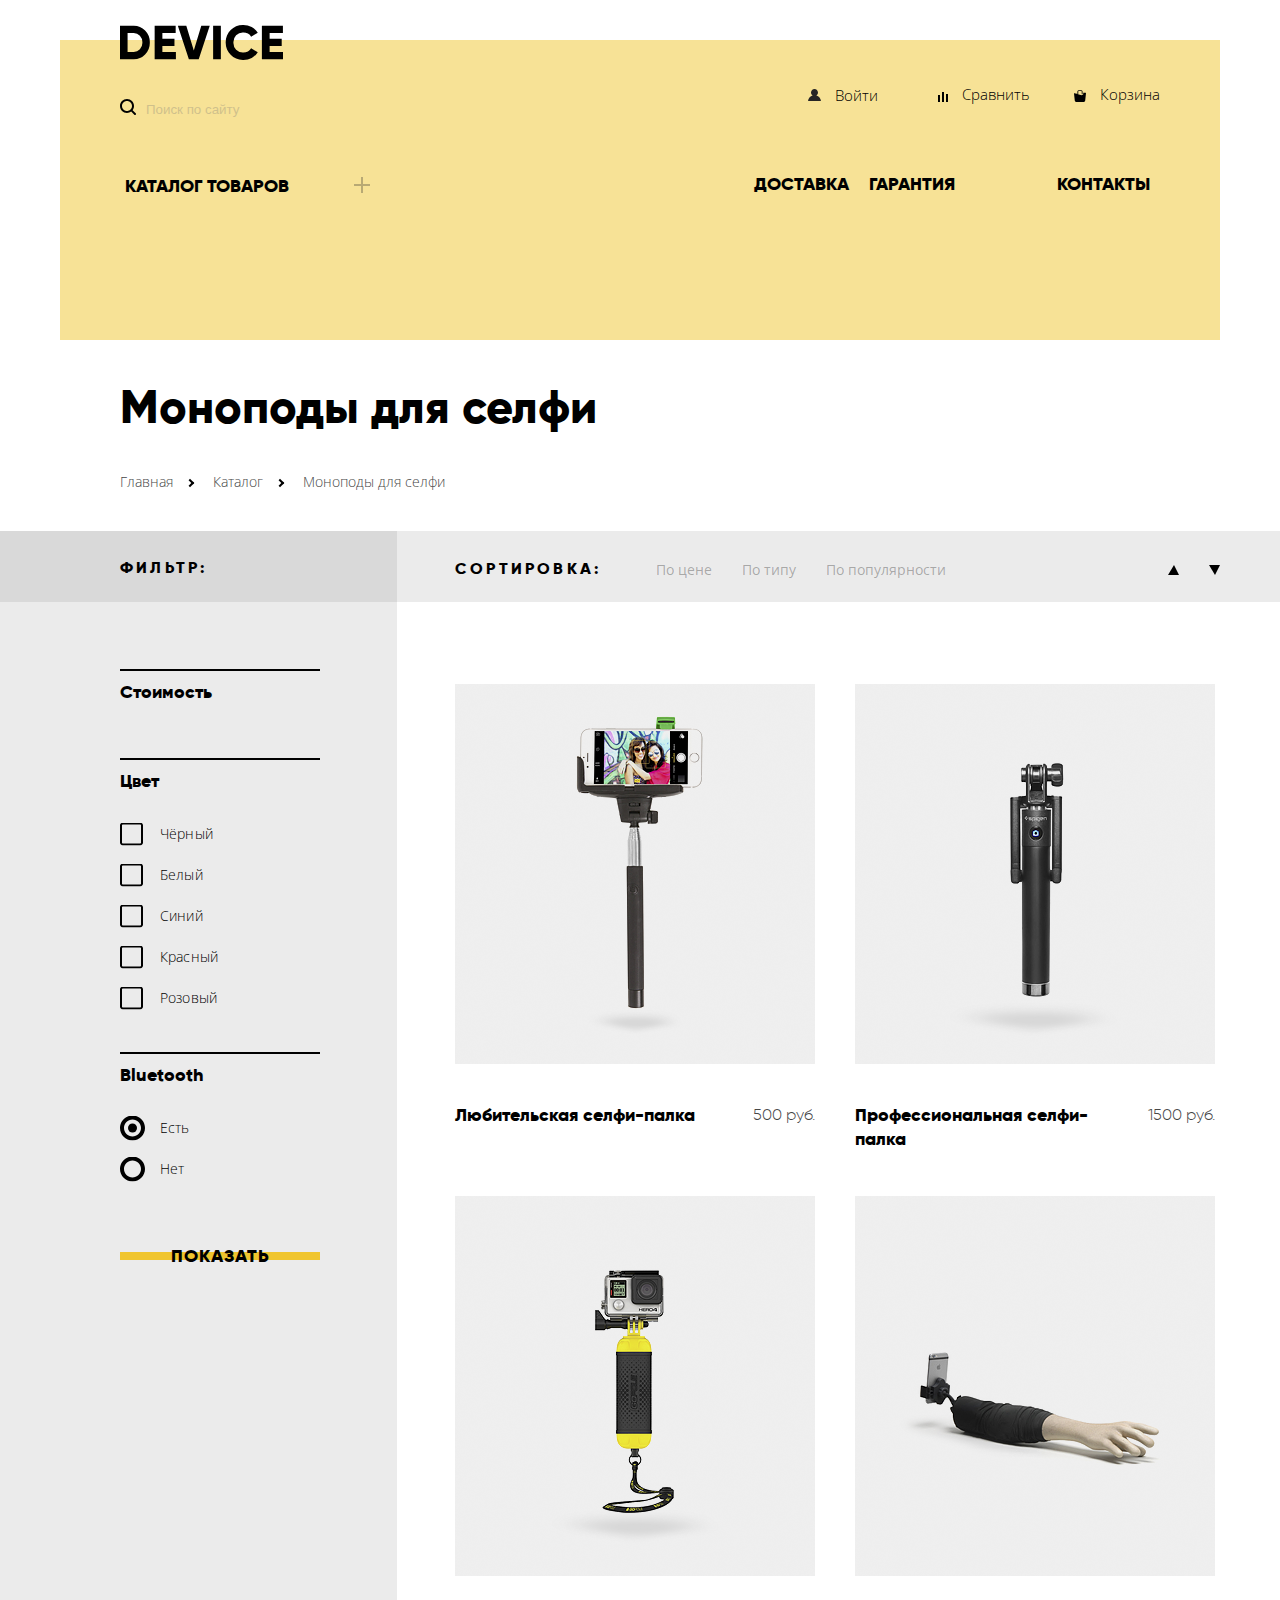
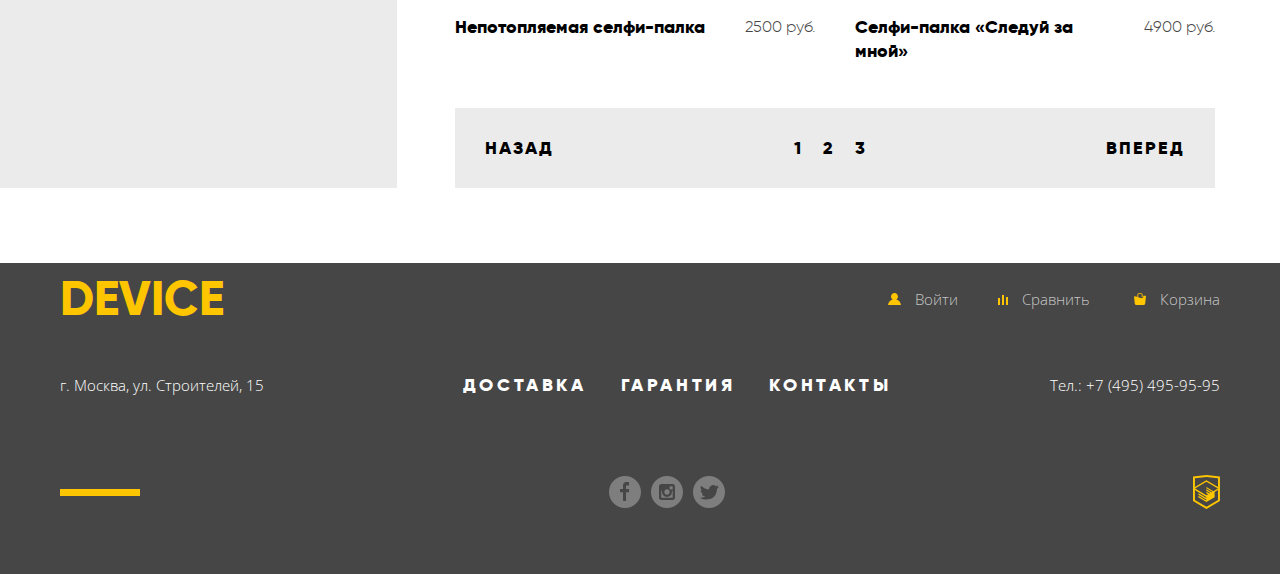
==== commit a6d13d5c: "верстает карточки товаров" ====
--- a/catalog.html
+++ b/catalog.html
@@ -52,7 +52,7 @@
                 <rect y="3" width="1.984" height="7"/>
                 <rect x="4" width="2" height="10"/>
               </svg>
-            </span>  
+            </span>
               Сравнить
             </a>
             <a class="cart-btn" href="#">
@@ -68,7 +68,7 @@
                         C8.577,0.773,7.761,0,6.636,0H5.557C4.367,0,3.398,0.826,3.398,1.84v2.25C3.398,4.315,3.592,4.499,3.829,4.499z"/>
                   </g>
                 </svg>
-              </span>  
+              </span>
               Корзина
             </a>
           </div>
@@ -192,27 +192,87 @@
                 <li>
                   <a href="#">По популярности</a>
                 </li>
-                <li>
-                  <a href="#" aria-label="По возрастанию"></a>
-                </li>
-                <li>
-                  <a href="#" aria-label="По уменьшению"></a>
+                <li class="sorting-arrow-up">
+                  <a href="#" aria-label="По возрастанию">
+                    <svg width="11" height="10" viewBox="0 0 11 10">
+                      <polygon points="0,10 6,0 11,10" fill="#000"/>
+                    </svg>
+                  </a>
+                </li>
+                <li class="sorting-arrow-down">
+                  <a href="#" aria-label="По уменьшению">
+                    <svg width="11" height="10" viewBox="0 0 11 10">
+                      <polygon points="0,0 6,10 11,0" fill="#000"/>
+                    </svg>
+                  </a>
                 </li>
               </ul>
             </div>
-            <div class="catalog-item-container">
-              <ul class="catalog-item-list">
-                <li>
-                  <a href="#"></a>
-                </li>
-                <li>
-                  <a href="#"></a>
-                </li>
-                <li>
-                  <a href="#"></a>
-                </li>
-                <li>
-                  <a href="#"></a></li>
+            <div class="catalog-list-container">
+              <ul class="catalog-list">
+                <li>
+                  <div class="catalog-item-block">
+                    <img src="img/selfie.png" width="360" height="380" alt="Любительская селфи-палка">
+                  </div>
+                  <div class="name-price-block">
+                    <a href="#" class="product-name">
+                      <h3>Любительская селфи-палка</h3>
+                    </a>
+                    <span class="product-price">500 руб.</span>
+                  </div>
+                </li>
+                <li>
+                  <div class="catalog-item-block">
+                    <img src="img/selfie-pro.png" width="360" height="380" alt="Профессиональная селфи-палка">
+                  </div>
+                  <div class="name-price-block">
+                    <a href="#" class="product-name">
+                      <h3>Профессиональная селфи-палка</h3>
+                    </a>
+                    <span class="product-price">1500 руб.</span>
+                  </div>
+                </li>
+                <li>
+                  <div class="catalog-item-block">
+                    <img src="img/selfieHQ.png" width="360" height="380" alt="Непотопляемая селфи-палка">
+                  </div>
+                  <div class="name-price-block">
+                    <a href="#" class="product-name">
+                      <h3>Непотопляемая селфи-палка</h3>
+                    </a>
+                    <span class="product-price">2500 руб.</span>
+                  </div>
+                </li>
+                <li>
+                  <div class="catalog-item-block">
+                    <img src="img/selfieHand.png" width="360" height="380" alt="Селфи-палка Следуй за мной">
+                  </div>
+                  <div class="name-price-block">
+                    <a href="#" class="product-name">
+                      <h3>Селфи-палка «Следуй за мной»</h3>
+                    </a>
+                    <span class="product-price">4900 руб.</span>
+                  </div>
+                </li>
+              </ul>
+            </div>
+            <div class="pagination-container">
+              <ul class="pagination-list">
+                <li>
+                  <a href="#" class="pagination-btn prev">Назад</a>
+                </li>
+                <li>
+                  <a href="#" class="pagination-btn page-num">1</a>
+                </li>
+                <li>
+                  <a href="#" class="pagination-btn page-num">2</a>
+                </li>
+                <li>
+                  <a href="#" class="pagination-btn page-num">3</a>
+                </li>
+                <li>
+                  <a href="#" class="pagination-btn next">Вперед</a>
+                </li>
               </ul>
             </div>
         </section>
@@ -258,7 +318,7 @@
                     <rect y="3" width="1.984" height="7"/>
                     <rect x="4" width="2" height="10"/>
                   </svg>
-                </span>  
+                </span>
                 Сравнить
               </a>
               <a class="footer-cart-btn" href="#">
@@ -274,7 +334,7 @@
                   C8.577,0.773,7.761,0,6.636,0H5.557C4.367,0,3.398,0.826,3.398,1.84v2.25C3.398,4.315,3.592,4.499,3.829,4.499z"/>
                   </g>
                   </svg>
-                </span>  
+                </span>
                 Корзина
               </a>
             </div>
@@ -304,7 +364,7 @@
               width="32px" height="32px" viewBox="0 0 32 32" enable-background="new 0 0 32 32" xml:space="preserve">
             <path fill="#FFFFFF" d="M16,0C7.164,0,0,7.163,0,16s7.164,16,16,16c8.837,0,16-7.164,16-16S24.837,0,16,0z M20.062,9.455h-3.021
               v3.444h3.021v3.445h-3.021v8.61h-3.021v-8.61H11v-3.445h3.021V9.455c0-1.902,1.353-3.445,3.021-3.445h3.021V9.455z"/>
-            </svg> 
+            </svg>
             </a>
           </li>
           <li>
@@ -344,16 +404,16 @@
           </li>
         </ul>
         <a class="logo-htmlacademy" href="https://htmlacademy.ru/intensive/htmlcss">
-          <svg version="1.1" id="Layer_1" xmlns="http://www.w3.org/2000/svg" xmlns:xlink="http://www.w3.org/1999/xlink" x="0px" y="0px" width="26.943px" height="34.09px" 
+          <svg version="1.1" id="Layer_1" xmlns="http://www.w3.org/2000/svg" xmlns:xlink="http://www.w3.org/1999/xlink" x="0px" y="0px" width="26.943px" height="34.09px"
             viewBox="0 0 26.943 34.09" enable-background="new 0 0 26.943 34.09" xml:space="preserve">
-            <path d="M13.62,0.017L13.472,0L0,1.412v24.661l13.473,8.017l13.43-7.99l0.042-0.025V1.412L13.62,0.017z M25.019,12.127L13.495,5.334 L13.494,5.23l-0.087,0.05l-0.088-0.056v0.109L1.925,12.118V3.147l11.548-1.212l11.547,1.212V12.127z 
+            <path d="M13.62,0.017L13.472,0L0,1.412v24.661l13.473,8.017l13.43-7.99l0.042-0.025V1.412L13.62,0.017z M25.019,12.127L13.495,5.334 L13.494,5.23l-0.087,0.05l-0.088-0.056v0.109L1.925,12.118V3.147l11.548-1.212l11.547,1.212V12.127z
             M13.405,6.787L24.923,13.5 l-4.479,2.64l-7.093-4.221l-0.014,1.415l5.904,3.513l-0.86,0.507l-5.03-2.992l-0.014,1.415l3.827,2.275l-0.782,0.523l-3.031-1.787 l-0.014,1.413l1.853,1.091l-1.8,1.081L2.034,13.622L13.405,6.787z
             M1.925,15.127l11.411,6.791l0.016,1.044L5.41,18.234L5.395,19.65 l7.979,4.795l0.018,1.076l-7.973-4.74l-0.013,1.414l8.021,4.822l0.046,0.025l8.143-4.872l-0.011-5.177l3.415-2.036v10.021 L13.472,31.85L1.925,24.979V15.127z"/>
           </svg>
         </a>
       </div>
     </div>
-  </footer>  
+  </footer>
 
   <script src="js/main.js"></script>
 </body>
--- a/css/style.css
+++ b/css/style.css
@@ -1,13 +1,13 @@
 @font-face {
   font-family: 'GilroyExtraBold';
-  src: url('../fonts/gilroyextrabold.woff2') format('woff2'), /* Super Modern Browsers */
-       url('../fonts/gilroyextrabold.woff') format('woff'); /* Pretty Modern Browsers */
+  src: url('../fonts/web/gilroyextrabold.woff2') format('woff2'), /* Super Modern Browsers */
+       url('../fonts/web/gilroyextrabold.woff') format('woff'); /* Pretty Modern Browsers */
 }
 
 @font-face {
   font-family: 'GilroyLight';
-  src: url('../fonts/gilroylight.woff2') format('woff2'), /* Super Modern Browsers */
-       url('../fonts/gilroylight.woff') format('woff'); /* Pretty Modern Browsers */
+  src: url('../fonts/web/gilroylight.woff2') format('woff2'), /* Super Modern Browsers */
+       url('../fonts/web/gilroylight.woff') format('woff'); /* Pretty Modern Browsers */
 }
 
 body {
@@ -74,7 +74,7 @@
     flex-wrap: wrap;
     flex-direction: row;
     justify-content: space-between;
-    align-items: center; 
+    align-items: center;
     margin: 0;
     margin-bottom: 50px;
     padding: 0;
@@ -137,7 +137,7 @@
 }
 
 .search input[type="search"]:focus + .search-btn {
-   display: block; 
+   display: block;
 }
 
 .search-btn:hover {
@@ -162,7 +162,7 @@
     display: inline-block;
     font-family: 'Open Sans', Arial, sans-serif;
     font-size: 15px;
-    line-height: 30px; 
+    line-height: 30px;
     font-weight: 300;
     color: #000000;
     text-align: left;
@@ -223,7 +223,7 @@
 .catalog-menu-btn {
     position: relative;
     display: block;
-    width: 230px;
+    width: 250px;
     margin: 0;
     padding: 5px;
     padding-right: 30px;
@@ -248,7 +248,7 @@
     height: 2px;
     background-color: #b8a974;
 }
-    
+
 .catalog-menu-btn::after {
     transform: rotate(90deg);
 }
@@ -1104,7 +1104,7 @@
 
 .about-us {
     width: 560px;
-    margin-right: 40px; 
+    margin-right: 40px;
 }
 
 .about-us h3,
@@ -1330,7 +1330,7 @@
     position: relative;
     z-index: 2;
     margin: 0;
-    margin-left: 60px; 
+    margin-left: 60px;
     margin-bottom: 100px;
     padding: 0;
     padding-top: 25px;
@@ -1512,7 +1512,7 @@
     position: relative;
     z-index: 2;
     margin: 0;
-    margin-left: 60px;
+    margin-left: 70px;
     margin-bottom: 100px;
     padding: 0;
     padding-top: 23px;
@@ -1533,7 +1533,10 @@
 }
 
 .sorting-list {
-    display: flex;
+  flex-grow: 1;
+    display: flex;
+    justify-content: flex-start;
+    align-items: flex-start;
     margin: 0;
     padding: 0;
     list-style: none;
@@ -1545,6 +1548,10 @@
 
 .sorting-list li:last-child {
     margin-right: 0;
+}
+
+.sorting-list .sorting-arrow-up {
+  margin-left: auto;
 }
 
 .sorting-list a {
@@ -1554,4 +1561,120 @@
     font-weight: 400;
     text-align: left;
     color: rgba(0, 0, 0, 0.3);
-}+}
+
+.catalog-list-container {
+  width: 760px;
+  margin: 0;
+  margin-left: 70px;
+  padding: 0;
+}
+
+.catalog-list {
+  display: flex;
+  flex-wrap: wrap;
+  flex-direction: row;
+  margin: 0;
+  margin-left: -40px;
+  padding: 0;
+  list-style: none;
+}
+
+.catalog-list li {
+  flex-shrink: 0;
+  margin: 0;
+  margin-left: 40px;
+  margin-bottom: 45px;
+  padding: 0;
+}
+
+.catalog-item-block {
+  width: 360px;
+  margin-bottom: 30px;
+}
+
+.catalog-item-block img {
+  max-width: 100%;
+  height: auto;
+}
+
+.name-price-block {
+  display: flex;
+  flex-direction: row;
+  flex-wrap: wrap;
+  justify-content: space-between;
+  align-items: flex-start;
+}
+
+.name-price-block a {
+  max-width: 260px;
+}
+
+.product-name h3 {
+  margin: 0;
+  padding: 0;
+  font-family: 'GilroyExtraBold', Arial, sans-serif;
+  font-size: 18px;
+  line-height: 24px;
+  font-weight: 900;
+  text-align: left;
+  color: #000000;
+}
+
+.product-price {
+  font-family: 'GilroyLight', Arial, sans-serif;
+  font-size: 16px;
+  line-height: 24px;
+  font-weight: 400;
+  text-align: right;
+  color: #464646;
+}
+
+.pagination-container {
+  width: 760px;
+  margin-left: 70px;
+  padding: 25px 30px;
+  background-color: #ebebeb;
+  box-sizing: border-box;
+}
+
+.pagination-list {
+  display: flex;
+  flex-direction: row;
+  justify-content: center;
+  align-items: flex-start;
+  margin: 0;
+  padding: 0;
+  list-style: none;
+}
+
+.pagination-list a {
+  font-family: 'GilroyExtraBold', Arial, sans-serif;
+  font-size: 18px;
+  line-height: 24px;
+  font-weight: 700;
+  text-transform: uppercase;
+  text-align: left;
+  letter-spacing: 2px;
+  color: #000000;
+}
+
+.pagination-list .page-num {
+  padding: 5px;
+  box-sizing: border-box;
+}
+
+.pagination-list li {
+  margin-right: 5px;
+  margin-left: 5px;
+}
+
+.pagination-list li:first-child {
+  margin-right: auto;
+  margin-left: 0;
+}
+
+.pagination-list li:last-child {
+  margin-left: auto;
+  margin-right: 0;
+}
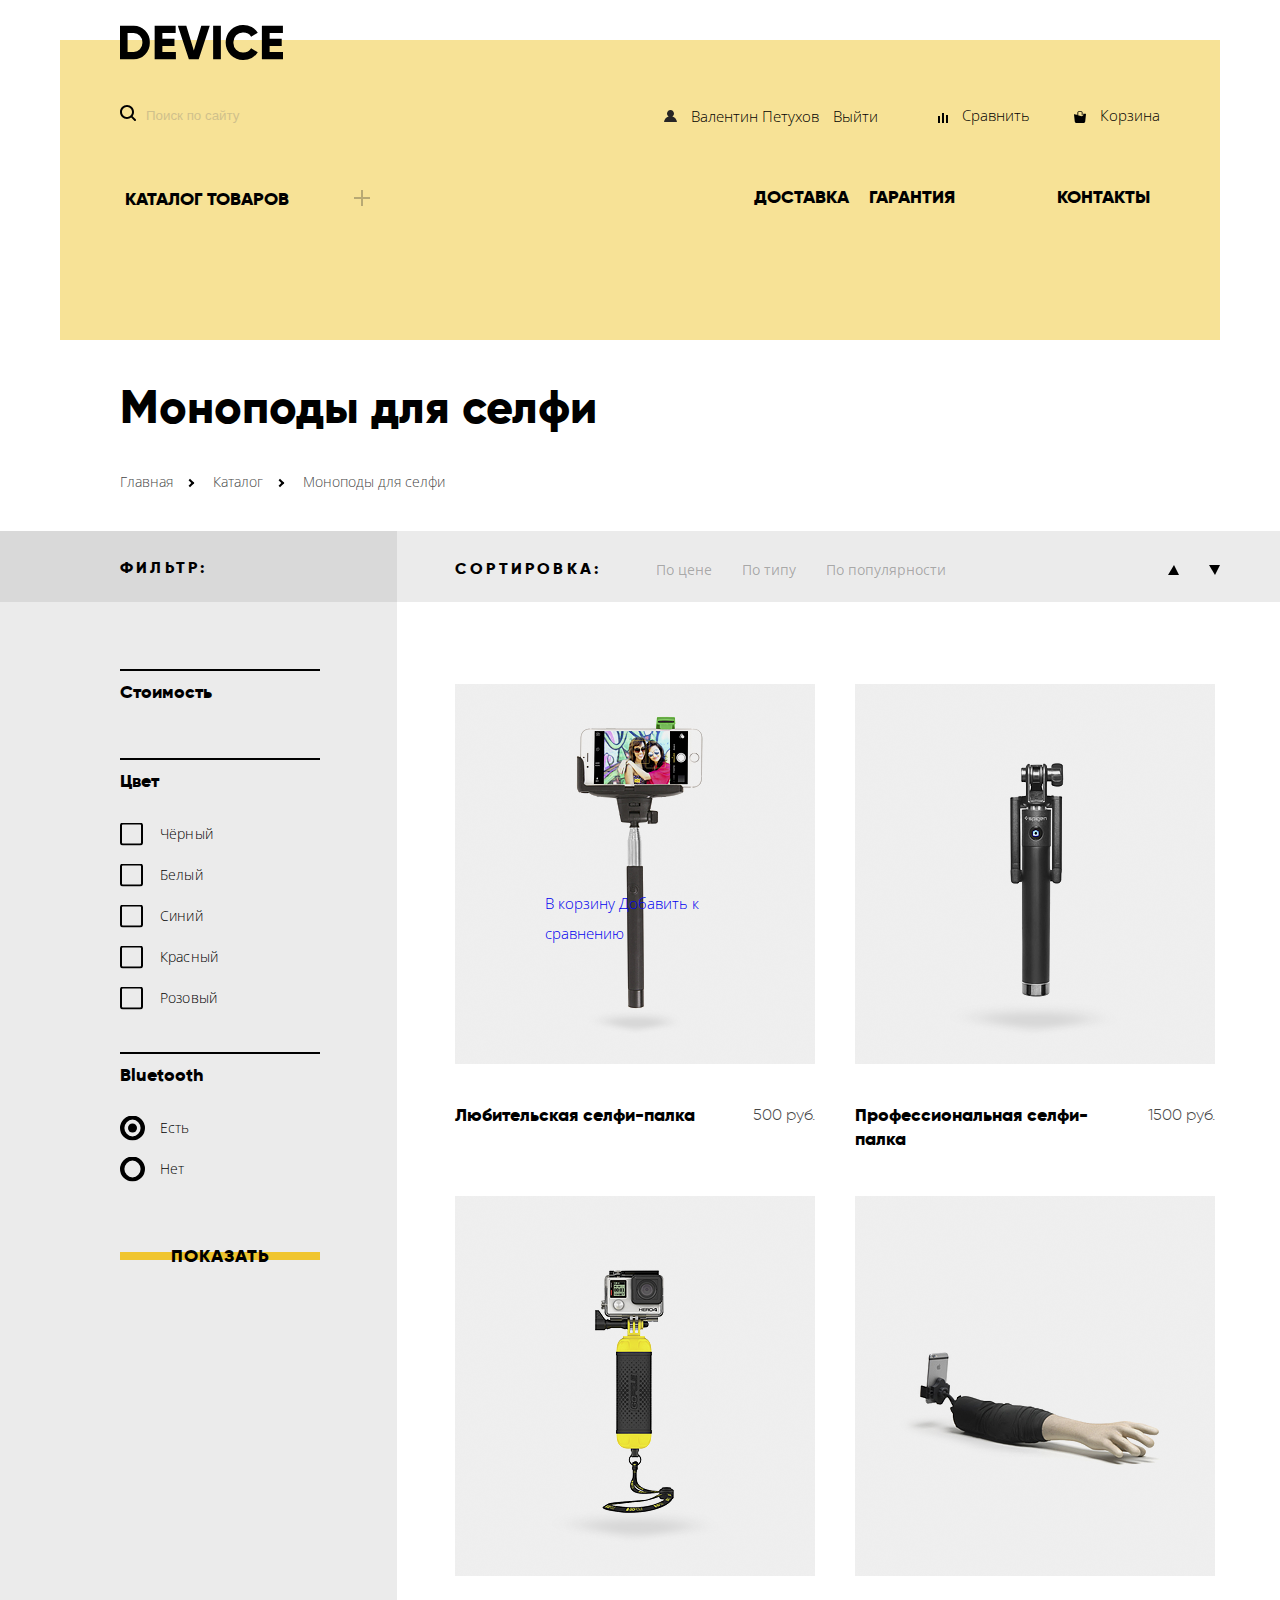
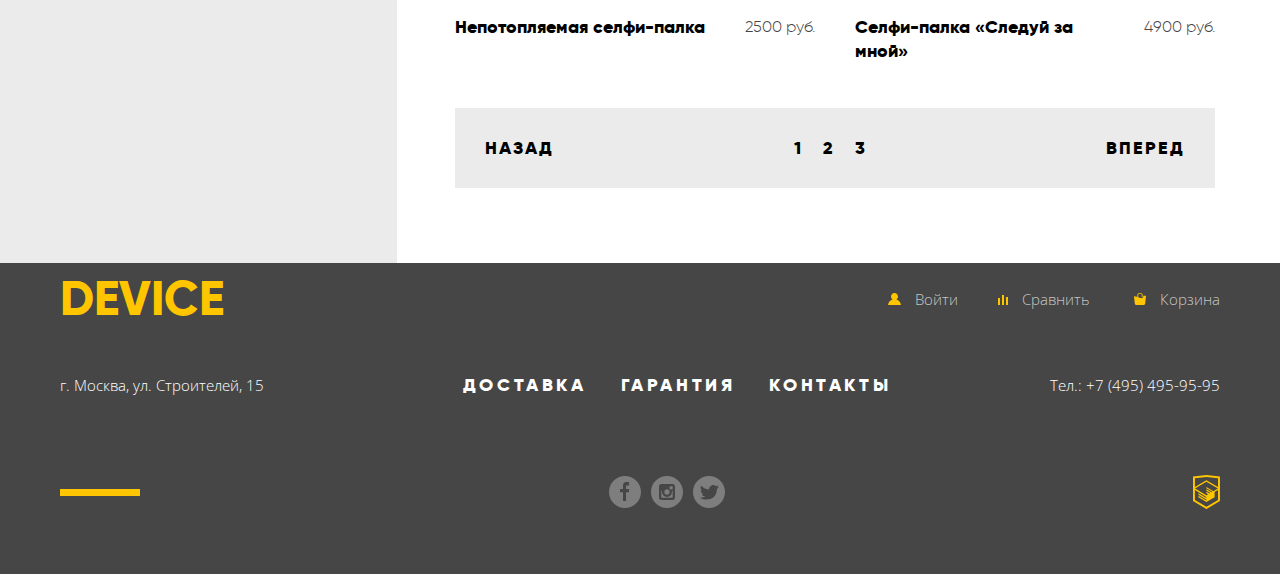
==== commit a1b512db: "оптимизирует картинки." ====
--- a/catalog.html
+++ b/catalog.html
@@ -6,14 +6,14 @@
   <link href="https://fonts.googleapis.com/css?family=Open+Sans:300,400&amp;subset=cyrillic" rel="stylesheet">
   <link rel="stylesheet" href="css/style.css">
 </head>
-<body>
+<body class="inner-page">
   <header>
     <div class="layout-positioner header-wrapper">
+      <a class="logo" href="index.html" aria-label="Logotype Device">
+        <img src="img/logo.svg" width="163" height="35" alt="Device">
+      </a>
       <div class="top-row">
         <div class="top-row-left">
-          <a class="logo" href="index.html" aria-label="Logotype Device">
-            <img src="img/logo.svg" alt="Device">
-          </a>
           <div class="search">
             <form action="device.html" method="post">
                 <span>
@@ -38,10 +38,11 @@
                 C9.985,1.561,8.425,0,6.5,0S3.015,1.561,3.015,3.485c0,1.264,0.68,2.361,1.688,2.972C2.106,7.163,0.194,9.357,0.032,12z"/>
               </svg>
             </span>
-            <a class="user-account-btn visually-hidden" href="#">
+            <a class="user-account-btn" href="#">
               Валентин Петухов
             </a>
-            <a class="login-btn" href="#">Войти</a>
+            <a class="login-btn visually-hidden" href="#">Войти</a>
+            <a class="logout-btn" href="#">Выйти</a>
           </div>
           <div class="compaire">
             <a class="compaire-btn" href="#">
@@ -219,6 +220,10 @@
                       <h3>Любительская селфи-палка</h3>
                     </a>
                     <span class="product-price">500 руб.</span>
+                  </div>
+                  <div class="product-btn-block">
+                    <a href="#" class="in-cart-btn">В корзину</a>
+                    <a href="#" class="to-compaire">Добавить к сравнению</a>
                   </div>
                 </li>
                 <li>
--- a/css/style.css
+++ b/css/style.css
@@ -71,7 +71,7 @@
 
 .header-wrapper .top-row {
     display: flex;
-    flex-wrap: wrap;
+    flex-wrap: nowrap;
     flex-direction: row;
     justify-content: space-between;
     align-items: center;
@@ -85,8 +85,9 @@
     margin-right: 40px;
 }
 
-.top-row-left .logo {
+.header-wrapper .logo {
     display: block;
+    width: 163px;
     margin: 0;
     margin-top: -45px;
     margin-bottom: 30px;
@@ -180,8 +181,8 @@
 }
 
 .top-row-right .user-account-btn {
-    display: none;
-    margin-left: 10px;
+  margin-right: 10px;
+  margin-left: 10px;
 }
 
 .top-row-right .login-btn {
@@ -283,14 +284,19 @@
     align-items: flex-start;
     flex-shrink: 0;
     width: 100%;
-    height: 131px;
-    margin: 0;
-    padding: 0;
+    /* height: 131px; */
+    margin: 0;
+    padding: 0;
+    padding-bottom: 23px;
     list-style: none;
     background-color: #f7e296;
     overflow: hidden;
     box-sizing: border-box;
     transition: ease-in-out 0.3s;
+}
+
+.inner-page .catalog-menu-list {
+  padding-bottom: 5px;
 }
 
 .catalog-menu .menu-hide {
@@ -401,6 +407,10 @@
     padding: 0;
     background-color: #464646;
     box-sizing: border-box;
+}
+
+.inner-page footer {
+  margin-top: 0;
 }
 
 .footer-top-row {
@@ -1564,7 +1574,7 @@
 }
 
 .catalog-list-container {
-  width: 760px;
+  width: 765px;
   margin: 0;
   margin-left: 70px;
   padding: 0;
@@ -1582,6 +1592,7 @@
 
 .catalog-list li {
   flex-shrink: 0;
+  position: relative;
   margin: 0;
   margin-left: 40px;
   margin-bottom: 45px;
@@ -1597,6 +1608,15 @@
   max-width: 100%;
   height: auto;
 }
+
+.product-btn-block {
+  position: absolute;
+  top: 50%;
+  left: 50%;
+  transform: translate(-50%, -50%);
+}
+
+
 
 .name-price-block {
   display: flex;
@@ -1633,6 +1653,7 @@
 .pagination-container {
   width: 760px;
   margin-left: 70px;
+  margin-bottom: 75px;
   padding: 25px 30px;
   background-color: #ebebeb;
   box-sizing: border-box;
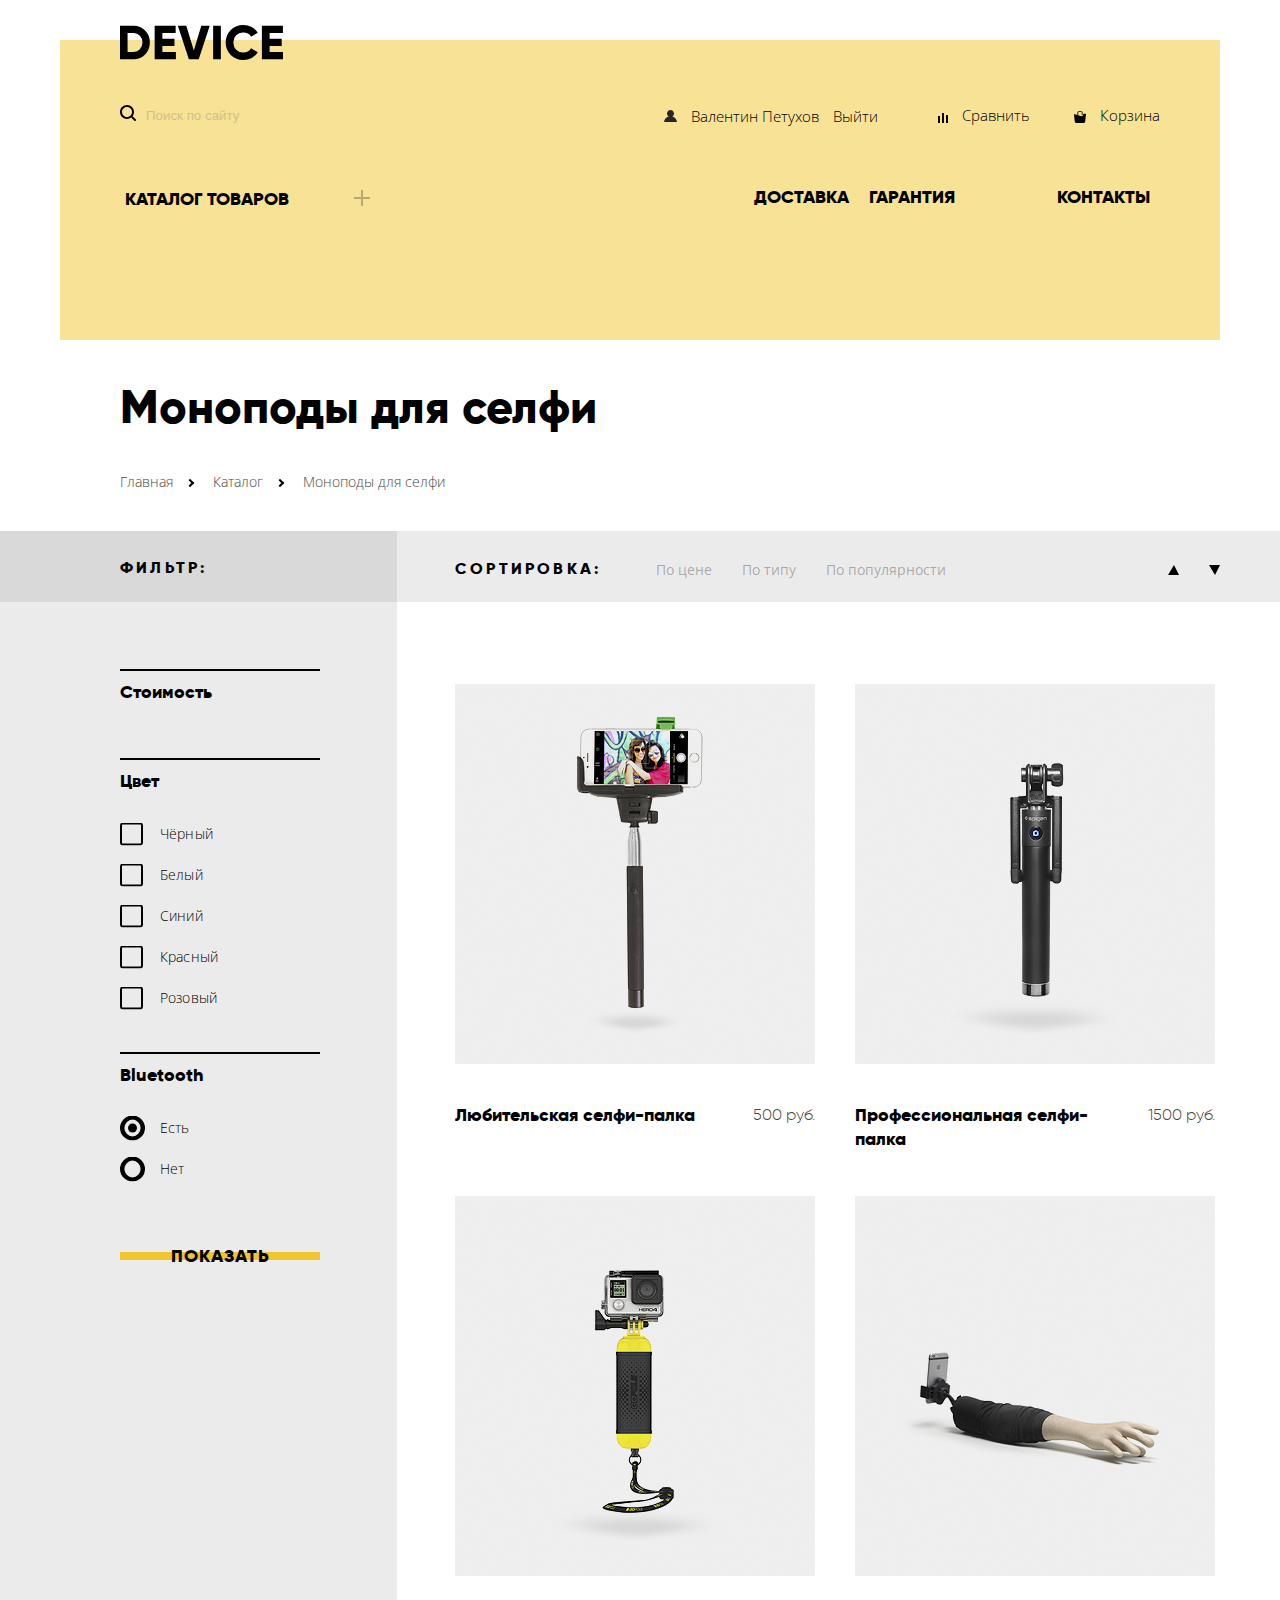
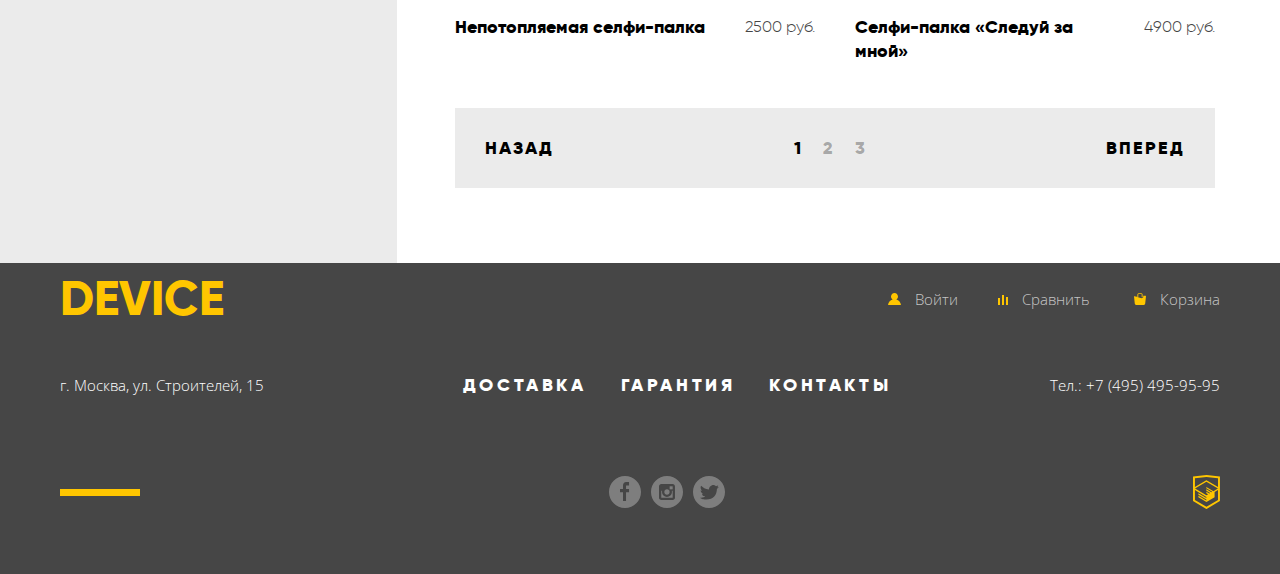
==== commit fd04835e: "стилизует карточки товара и пагинатор" ====
--- a/catalog.html
+++ b/catalog.html
@@ -236,6 +236,10 @@
                     </a>
                     <span class="product-price">1500 руб.</span>
                   </div>
+                  <div class="product-btn-block">
+                    <a href="#" class="in-cart-btn">В корзину</a>
+                    <a href="#" class="to-compaire">Добавить к сравнению</a>
+                  </div>
                 </li>
                 <li>
                   <div class="catalog-item-block">
@@ -247,6 +251,10 @@
                     </a>
                     <span class="product-price">2500 руб.</span>
                   </div>
+                  <div class="product-btn-block">
+                    <a href="#" class="in-cart-btn">В корзину</a>
+                    <a href="#" class="to-compaire">Добавить к сравнению</a>
+                  </div>
                 </li>
                 <li>
                   <div class="catalog-item-block">
@@ -258,6 +266,10 @@
                     </a>
                     <span class="product-price">4900 руб.</span>
                   </div>
+                  <div class="product-btn-block">
+                    <a href="#" class="in-cart-btn">В корзину</a>
+                    <a href="#" class="to-compaire">Добавить к сравнению</a>
+                  </div>
                 </li>
               </ul>
             </div>
@@ -266,8 +278,8 @@
                 <li>
                   <a href="#" class="pagination-btn prev">Назад</a>
                 </li>
-                <li>
-                  <a href="#" class="pagination-btn page-num">1</a>
+                <li class="active-page">
+                  <a class="pagination-btn page-num">1</a>
                 </li>
                 <li>
                   <a href="#" class="pagination-btn page-num">2</a>
--- a/css/style.css
+++ b/css/style.css
@@ -1511,10 +1511,6 @@
     outline: thin dotted;
 }
 
-/* .catalog-section {
-    background-color: #ffffff;
-} */
-
 .catalog-sorting-container {
     display: flex;
     flex-direction: row;
@@ -1593,10 +1589,13 @@
 .catalog-list li {
   flex-shrink: 0;
   position: relative;
+  width: 360px;
   margin: 0;
   margin-left: 40px;
   margin-bottom: 45px;
   padding: 0;
+  cursor: pointer;
+  transition: all 0.3s;
 }
 
 .catalog-item-block {
@@ -1611,12 +1610,88 @@
 
 .product-btn-block {
   position: absolute;
+  top: 0;
+  left: 0;
+  display: none;
+  width: 100%;
+  height: 380px;
+  text-align: center;
+  transition: ease-in-out 0.3s;
+}
+
+.catalog-list li:hover .product-btn-block {
+  display: flex;
+  flex-direction: column;
+  justify-content: center;
+  align-items: center;
+  background-color: rgba(255, 255, 255, 0.7);
+}
+
+.product-btn-block .in-cart-btn {
+  position: relative;
+  z-index: 1;
+  display: block;
+  width: 200px;
+  margin: 0 auto;
+  margin-bottom: 10px;
+  padding: 10px 20px;
+  font-family: 'GilroyExtrabold', Arial, sans-serif;
+  font-size: 18px;
+  line-height: 24px;
+  text-transform: uppercase;
+  text-align: center;
+  color: #000000;
+  letter-spacing: 1px;
+  border: none;
+  background: none;
+  box-sizing: border-box;
+}
+
+.product-btn-block .in-cart-btn::before,
+.product-btn-block .in-cart-btn::after {
+  position: absolute;
+  content: "";
+  width: 100px;
+  height: 8px;
   top: 50%;
-  left: 50%;
-  transform: translate(-50%, -50%);
-}
-
-
+  right: 0;
+  transform: translateY(-50%);
+  background-color: #f0c52e;
+  transition: ease-in-out 0.3s;
+  z-index: -1;
+}
+
+.product-btn-block .in-cart-btn::before {
+  left: 0;
+}
+
+.product-btn-block .in-cart-btn:hover::before,
+.product-btn-block .in-cart-btn:hover::after,
+.product-btn-block .in-cart-btn:focus::before,
+.product-btn-block .in-cart-btn:focus::after {
+  height: 40px;
+}
+
+.product-btn-block .in-cart-btn:active {
+  color: rgba(0, 0, 0, 0.3);
+}
+
+.to-compaire {
+  font-family: 'Open Sans';
+  font-size: 13px;
+  line-height: 36px;
+  font-weight: 300;
+  color: rgba(0, 0, 0, 0.5);
+}
+
+.to-compaire:hover,
+.to-compaire:focus {
+  color: rgba(0, 0, 0, 1);
+}
+
+.to-compaire:active {
+  color: rgba(0, 0, 0, 0.2);
+}
 
 .name-price-block {
   display: flex;
@@ -1662,11 +1737,13 @@
 .pagination-list {
   display: flex;
   flex-direction: row;
-  justify-content: center;
+  justify-content: space-between;
   align-items: flex-start;
+  width: 100%;
   margin: 0;
   padding: 0;
   list-style: none;
+  box-sizing: border-box;
 }
 
 .pagination-list a {
@@ -1678,11 +1755,24 @@
   text-align: left;
   letter-spacing: 2px;
   color: #000000;
+  box-sizing: border-box;
 }
 
 .pagination-list .page-num {
   padding: 5px;
+  color: rgba(0, 0, 0, 0.3);
   box-sizing: border-box;
+}
+
+.pagination-list .page-num[href]:hover,
+.pagination-list .page-num[href]:focus {
+  color: rgba(0, 0, 0, 0.6);
+  box-sizing: border-box;
+}
+
+.active-page .page-num,
+.pagination-list .page-num[href]:active {
+  color: rgba(0, 0, 0, 1);
 }
 
 .pagination-list li {
@@ -1693,9 +1783,27 @@
 .pagination-list li:first-child {
   margin-right: auto;
   margin-left: 0;
+  padding: 0;
 }
 
 .pagination-list li:last-child {
   margin-left: auto;
   margin-right: 0;
-}
+  padding: 0;
+}
+
+
+.pagination-list .prev:hover,
+.pagination-list .prev:focus,
+.pagination-list .next:hover,
+.pagination-list .next:focus {
+  margin: 0 -29px;
+  padding: 29px;
+  background-color: #d9d9d9;
+}
+
+.pagination-list .prev:active,
+.pagination-list .next:active {
+  color: rgba(0, 0, 0, 0.3);
+  background-color: #d9d9d9;
+}
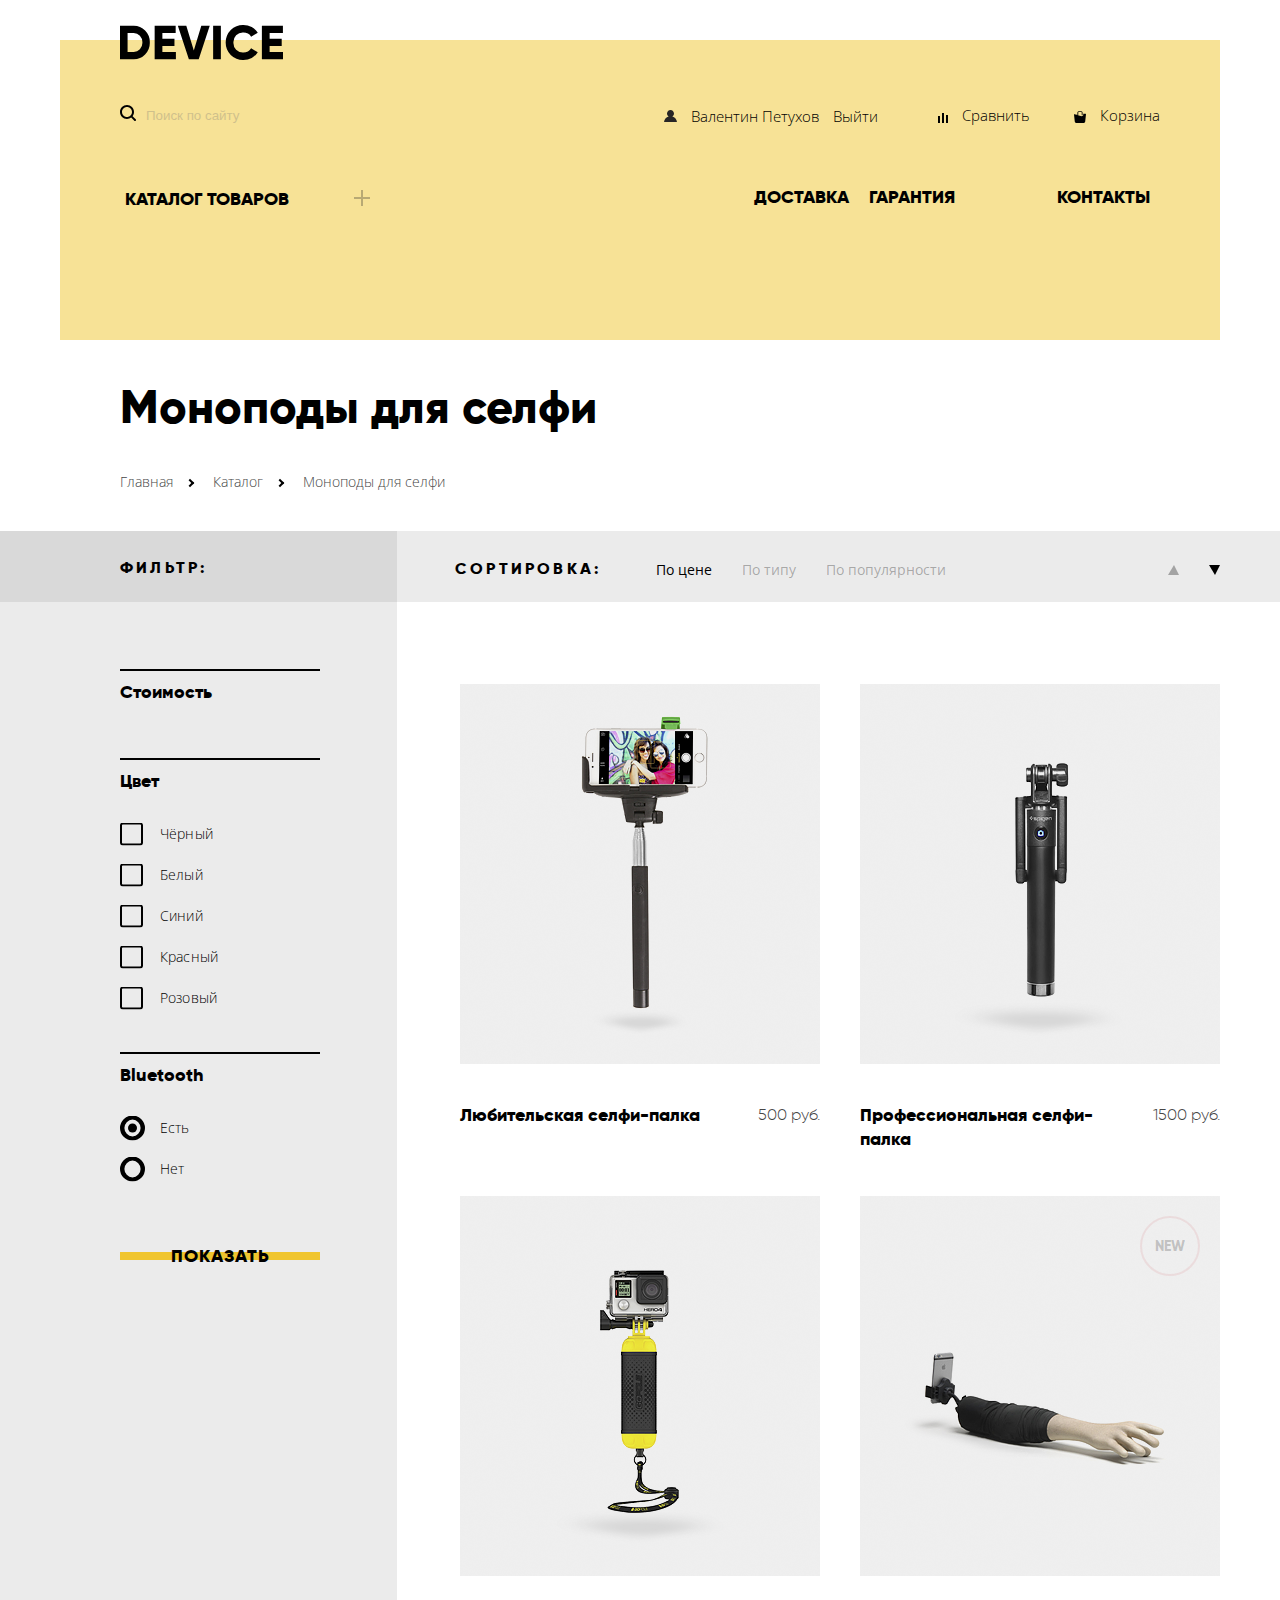
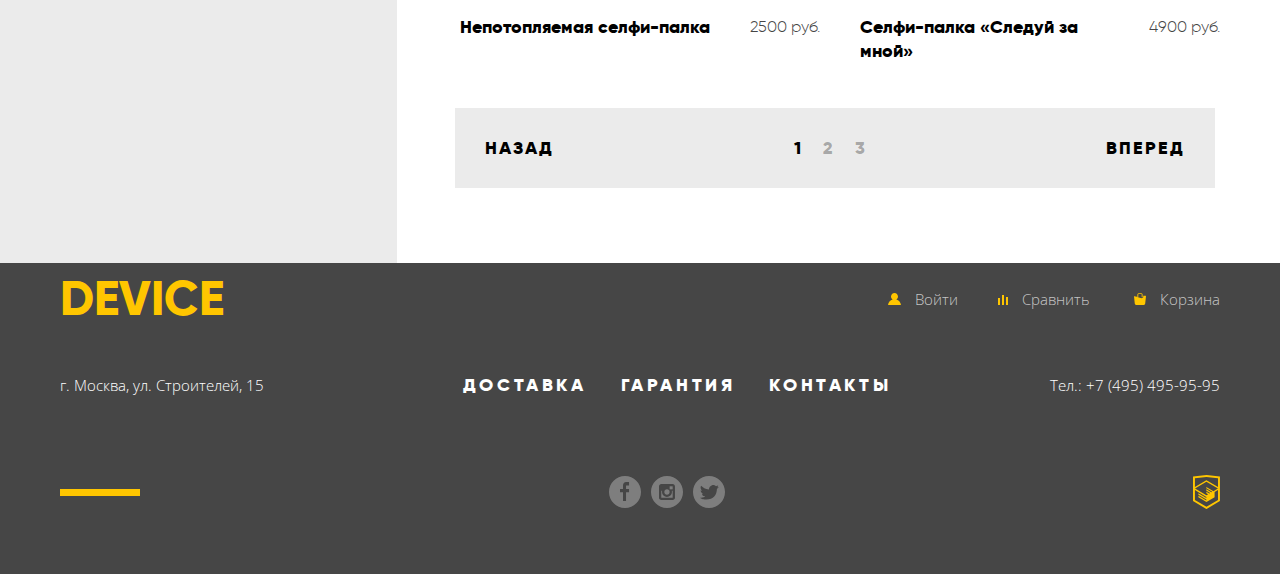
==== commit 585abdec: "стилизует интерактивность сортировки товаров" ====
--- a/catalog.html
+++ b/catalog.html
@@ -184,7 +184,7 @@
             <div class="catalog-sorting-container">
               <h3 class="sorting-title">Сортировка:</h3>
               <ul class="sorting-list">
-                <li>
+                <li class="active-sorting-item">
                   <a href="#">По цене</a>
                 </li>
                 <li>
@@ -193,17 +193,17 @@
                 <li>
                   <a href="#">По популярности</a>
                 </li>
-                <li class="sorting-arrow-up">
+                <li class="sorting-arrows arrow-up">
                   <a href="#" aria-label="По возрастанию">
                     <svg width="11" height="10" viewBox="0 0 11 10">
-                      <polygon points="0,10 6,0 11,10" fill="#000"/>
+                      <polygon points="0,10 6,0 11,10" />
                     </svg>
                   </a>
                 </li>
-                <li class="sorting-arrow-down">
+                <li class="sorting-arrows arrow-down active-arrow">
                   <a href="#" aria-label="По уменьшению">
                     <svg width="11" height="10" viewBox="0 0 11 10">
-                      <polygon points="0,0 6,10 11,0" fill="#000"/>
+                      <polygon points="0,0 6,10 11,0" />
                     </svg>
                   </a>
                 </li>
@@ -229,6 +229,7 @@
                 <li>
                   <div class="catalog-item-block">
                     <img src="img/selfie-pro.png" width="360" height="380" alt="Профессиональная селфи-палка">
+                    <span class="visually-hidden flag-new">NEW</span>
                   </div>
                   <div class="name-price-block">
                     <a href="#" class="product-name">
@@ -244,6 +245,7 @@
                 <li>
                   <div class="catalog-item-block">
                     <img src="img/selfieHQ.png" width="360" height="380" alt="Непотопляемая селфи-палка">
+                    <span class="visually-hidden flag-new">NEW</span>
                   </div>
                   <div class="name-price-block">
                     <a href="#" class="product-name">
@@ -259,6 +261,7 @@
                 <li>
                   <div class="catalog-item-block">
                     <img src="img/selfieHand.png" width="360" height="380" alt="Селфи-палка Следуй за мной">
+                    <span class="flag-new">NEW</span>
                   </div>
                   <div class="name-price-block">
                     <a href="#" class="product-name">
--- a/css/style.css
+++ b/css/style.css
@@ -1556,8 +1556,16 @@
     margin-right: 0;
 }
 
-.sorting-list .sorting-arrow-up {
+.sorting-arrows polygon {
+  fill: #000000;
+}
+
+.sorting-list .arrow-up {
   margin-left: auto;
+}
+
+.sorting-arrows a {
+  opacity: 0.3;
 }
 
 .sorting-list a {
@@ -1569,6 +1577,26 @@
     color: rgba(0, 0, 0, 0.3);
 }
 
+.sorting-list a:hover,
+.sorting-list a:focus {
+  color: rgba(0, 0, 0, 0.6);
+}
+
+.active-sorting-item a,
+.sorting-list a:active {
+  color: rgba(0, 0, 0, 1);
+}
+
+.sorting-arrows a:hover,
+.sorting-arrows a:focus {
+  opacity: 0.6;
+}
+
+.active-arrow a,
+.sorting-arrows a:active {
+  opacity: 1;
+}
+
 .catalog-list-container {
   width: 765px;
   margin: 0;
@@ -1581,7 +1609,7 @@
   flex-wrap: wrap;
   flex-direction: row;
   margin: 0;
-  margin-left: -40px;
+  margin-left: -35px;
   padding: 0;
   list-style: none;
 }
@@ -1599,6 +1627,7 @@
 }
 
 .catalog-item-block {
+  position: relative;
   width: 360px;
   margin-bottom: 30px;
 }
@@ -1606,6 +1635,27 @@
 .catalog-item-block img {
   max-width: 100%;
   height: auto;
+}
+
+.catalog-item-block .flag-new {
+  position: absolute;
+  top: 20px;
+  right: 20px;
+  display: block;
+  width: 60px;
+  height: 60px;
+  margin: 0;
+  padding: 17px 13px;
+  font-family: 'GilroyExtraBold', Arial, sans-serif;
+  font-size: 14px;
+  line-height: 24px;
+  font-weight: 700;
+  text-transform: uppercase;
+  text-align: center;
+  color: rgba(0, 0, 0, 0.2);
+  border-radius: 50%;
+  border: 2px solid rgba(205, 57, 67, 0.1);
+  box-sizing: border-box;
 }
 
 .product-btn-block {
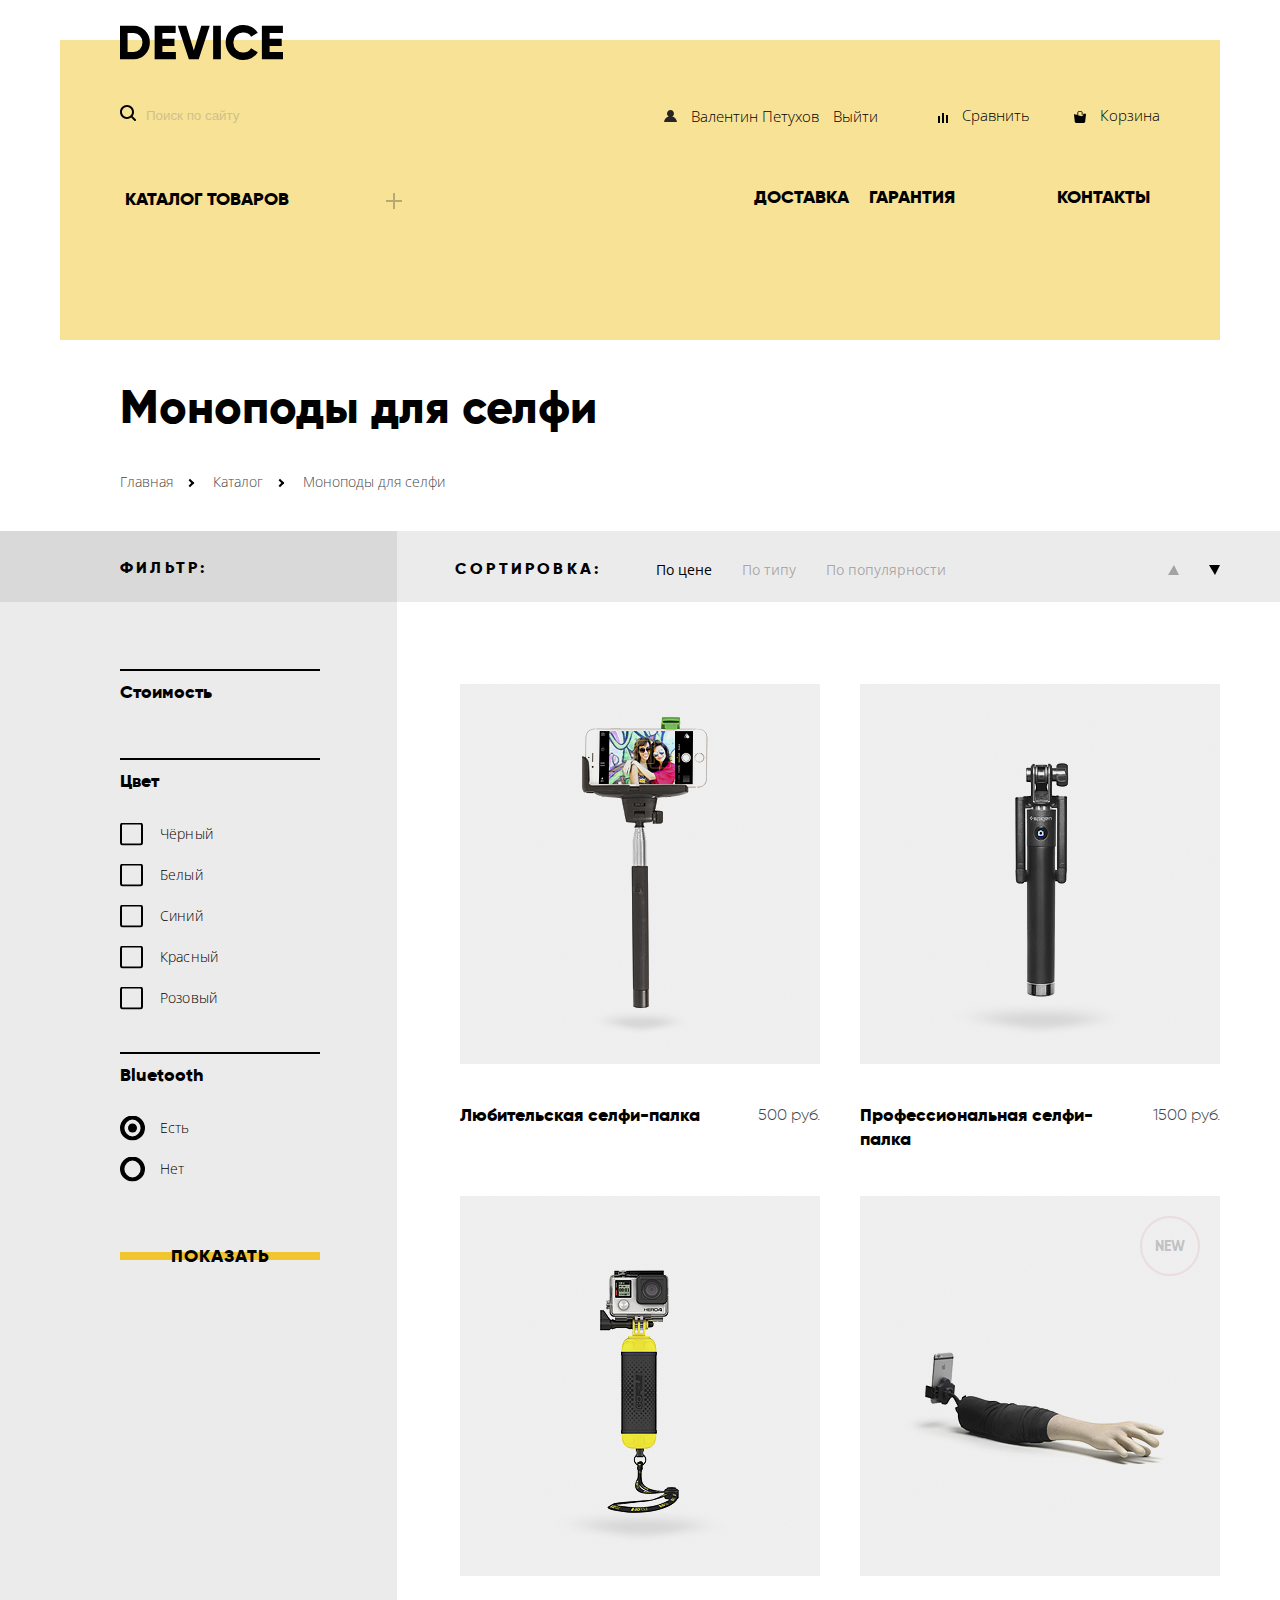
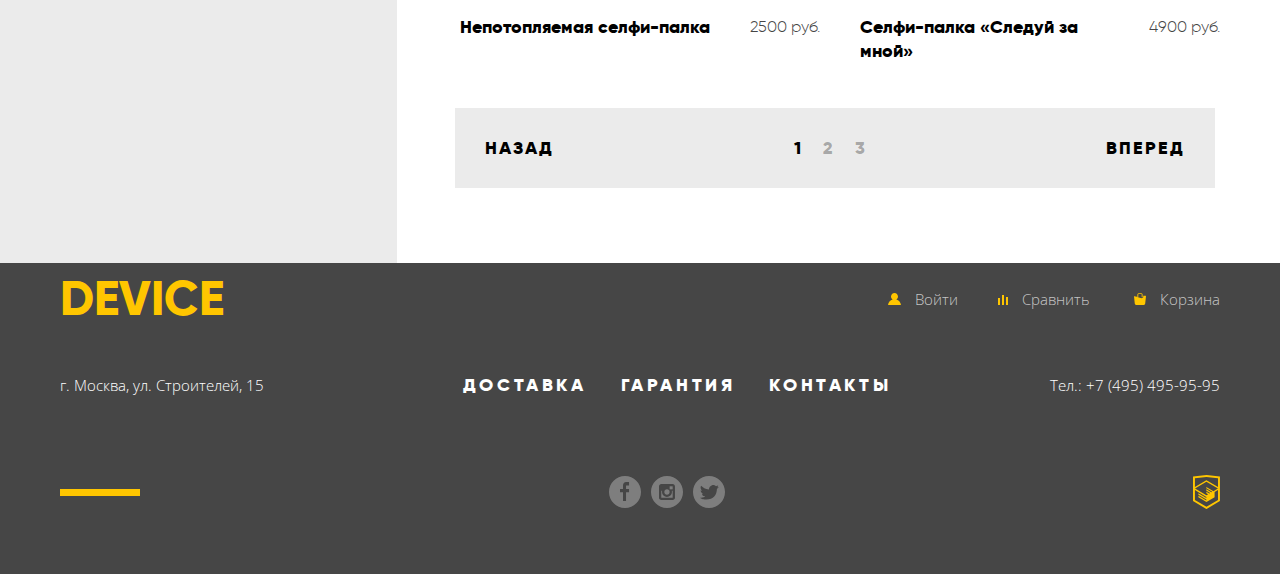
==== commit c3153e72: "изменяет поведение раскрывающегося списка меню в шапке, поведение работает с js, вместо css" ====
--- a/catalog.html
+++ b/catalog.html
@@ -77,7 +77,12 @@
       </div>
       <div class="header-menu-wrapper">
         <nav class="catalog-menu">
-          <a class="catalog-menu-btn">Каталог товаров</a>
+          <div class="menu-btn-container">
+            <a class="catalog-menu-title">Каталог товаров</a>
+            <button class="menu-button" type="button">
+              <span class="menu-button-closed"></span>
+            </button>
+          </div>
           <ul class="catalog-menu-list menu-hide">
             <li>
               <ul>
--- a/css/style.css
+++ b/css/style.css
@@ -221,7 +221,13 @@
     box-sizing: border-box;
 }
 
-.catalog-menu-btn {
+.menu-btn-container {
+  display: flex;
+  flex-direction: row;
+  align-items: flex-start;
+}
+
+.catalog-menu-title {
     position: relative;
     display: block;
     width: 250px;
@@ -239,26 +245,54 @@
     box-sizing: border-box;
 }
 
-.catalog-menu-btn::after,
-.catalog-menu-btn::before {
+.catalog-menu-title:hover,
+.catalog-menu-title:focus {
+  color: rgba(0, 0, 0, 0.6);
+}
+
+.catalog-menu-title:active {
+  color: rgba(0, 0, 0, 0.3);
+}
+
+.menu-button {
+  padding: 16px;
+  border: none;
+  background: none;
+}
+
+.menu-button-closed {
+  position: relative;
+  top: 2px;
+  display: block;
+  width: 16px;
+  height: 2px;
+  margin: 0;
+  background-color: #b8a974;
+  border: none;
+  box-sizing: border-box;
+  cursor: pointer;
+}
+
+.menu-button-closed::before {
     position: absolute;
-    top: 15px;
+    top: 0;
     right: 0;
     content: "";
     width: 16px;
     height: 2px;
     background-color: #b8a974;
-}
-
-.catalog-menu-btn::after {
     transform: rotate(90deg);
 }
 
-.catalog-menu-btn:hover {
+.menu-button-opened::before {
+  display: none;
+}
+
+.menu-btn:hover {
     color: rgba(0, 0, 0, 0.6);
 }
 
-.catalog-menu-btn:active {
+.menu-btn:active {
     color: rgba(0, 0, 0, 0.3);
 }
 
@@ -284,7 +318,6 @@
     align-items: flex-start;
     flex-shrink: 0;
     width: 100%;
-    /* height: 131px; */
     margin: 0;
     padding: 0;
     padding-bottom: 23px;
@@ -295,23 +328,23 @@
     transition: ease-in-out 0.3s;
 }
 
+.catalog-menu .catalog-menu-list {
+  display: flex;
+  transition: ease-in-out 0.3s;
+}
+
 .inner-page .catalog-menu-list {
   padding-bottom: 5px;
 }
 
 .catalog-menu .menu-hide {
     display: none;
-    transition: ease-in-out 0.3s;
-}
+}
+
 
 .catalog-menu:hover .catalog-menu-btn::after,
 .catalog-menu:focus .catalog-menu-btn::after {
     display: none;
-}
-
-.catalog-menu:hover .menu-hide,
-.catalog-menu:focus .menu-hide {
-    display: flex;
 }
 
 .catalog-menu-list li {
